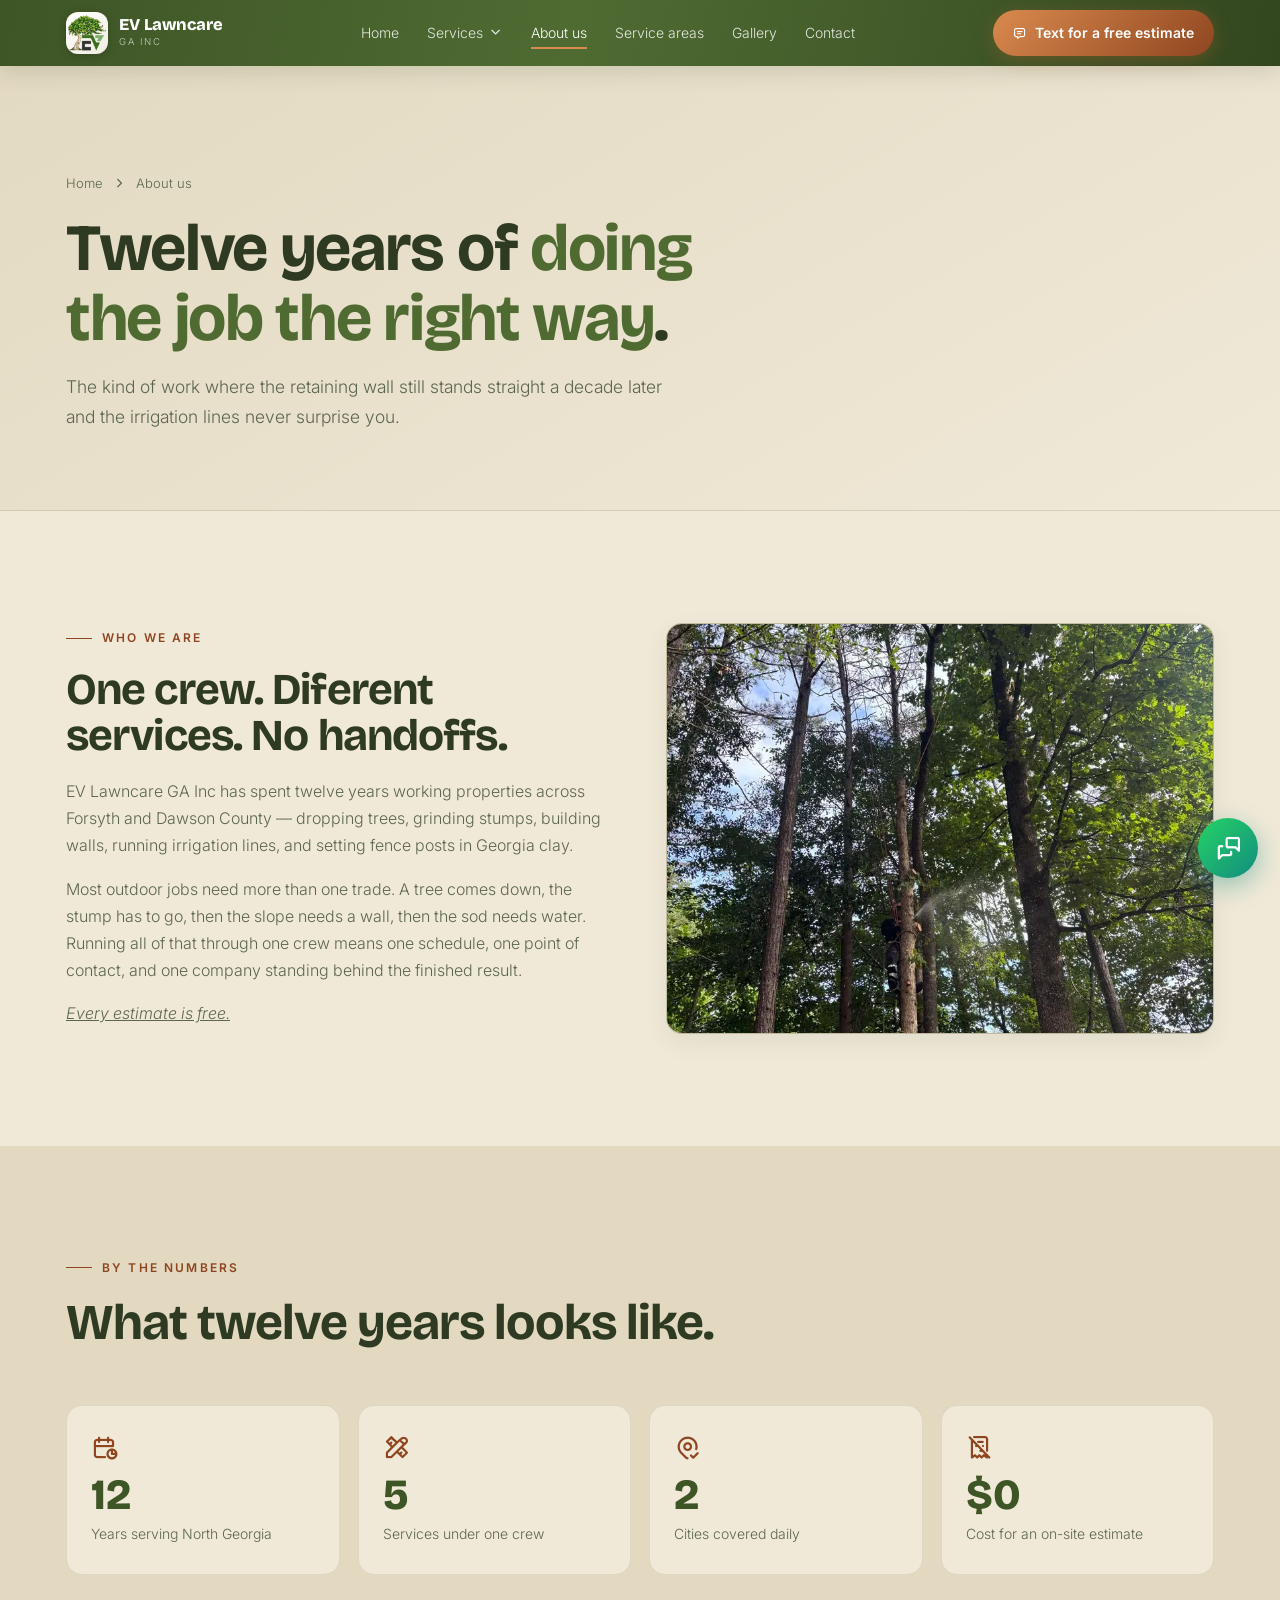
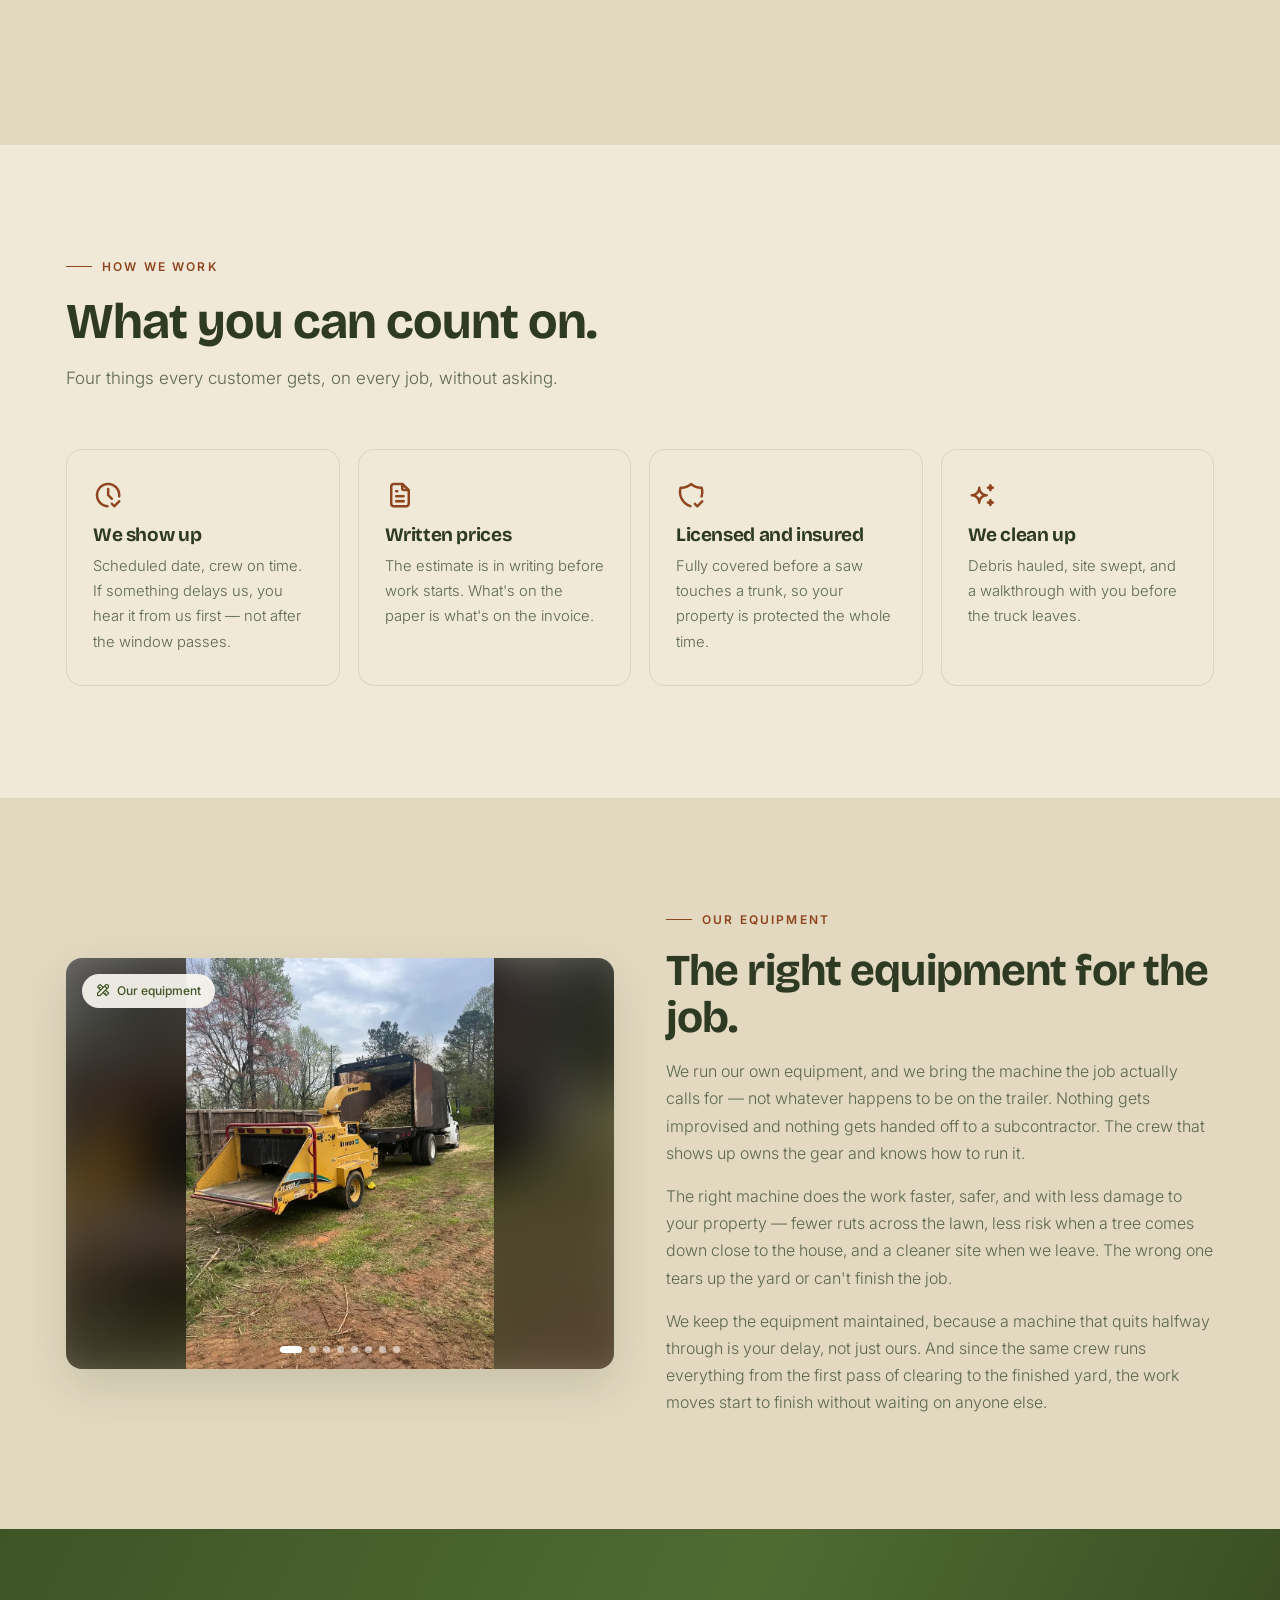
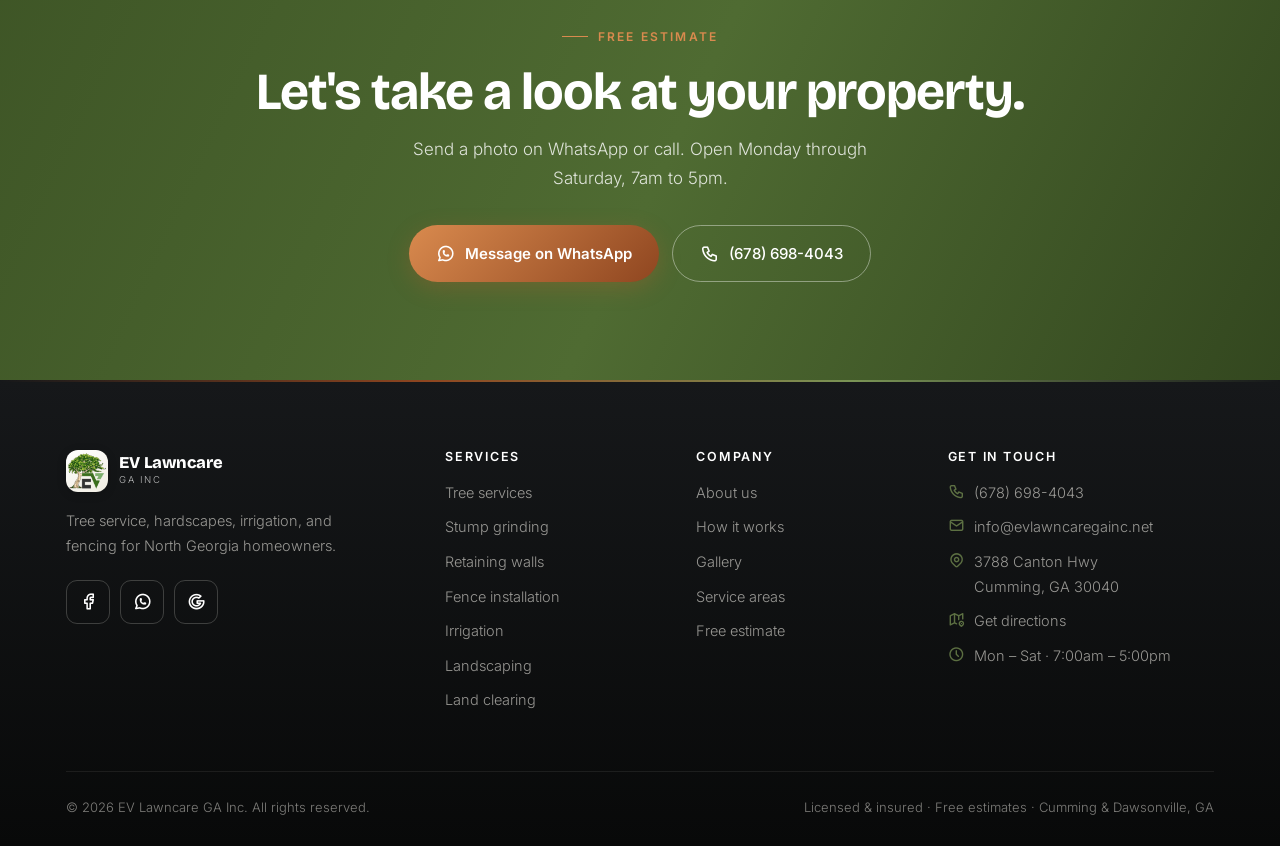
==== about.html @ 694657fe "Botones: header a SMS en todas las paginas; hero SMS diferenciado; More services desde lista unica A" ====
<!DOCTYPE html>
<html lang="en">
<head>
<meta charset="UTF-8">
<meta name="viewport" content="width=device-width, initial-scale=1.0">
<link rel="icon" type="image/png" sizes="32x32" href="assets/img/favicon-32.png">
<link rel="icon" type="image/png" sizes="16x16" href="assets/img/favicon-16.png">
<link rel="apple-touch-icon" href="assets/img/apple-touch-icon.png">
<title>About EV Lawncare GA Inc — 12 Years Serving Cumming &amp; Dawsonville</title>
<meta name="description" content="Twelve years of tree service, hardscapes, irrigation, and fencing across Forsyth and Dawson County, Georgia.">
<link rel="preconnect" href="https://fonts.googleapis.com">
<link rel="preconnect" href="https://fonts.gstatic.com" crossorigin>
<link href="https://fonts.googleapis.com/css2?family=Bricolage+Grotesque:opsz,wght@12..96,400;12..96,500;12..96,700;12..96,800&family=Inter:wght@300;400;500;600&display=swap" rel="stylesheet">
<link rel="stylesheet" href="assets/styles.css">
<!-- SEO -->
<link rel="canonical" href="https://evlawncaregainc.net/about.html">
<meta property="og:site_name" content="EV Lawncare GA Inc">
<meta property="og:type" content="website">
<meta property="og:title" content="About EV Lawncare GA Inc — 12 Years Serving Cumming &amp; Dawsonville">
<meta property="og:description" content="Twelve years of tree service, hardscapes, irrigation, and fencing across Forsyth and Dawson County, Georgia. Licensed, insured, one crew.">
<meta property="og:url" content="https://evlawncaregainc.net/about.html">
<meta property="og:image" content="https://evlawncaregainc.net/assets/img/og/og-about.jpg">
<meta property="og:image:width" content="1200">
<meta property="og:image:height" content="630">
<meta property="og:locale" content="en_US">
<meta name="twitter:card" content="summary_large_image">
<meta name="twitter:title" content="About EV Lawncare GA Inc — 12 Years Serving Cumming &amp; Dawsonville">
<meta name="twitter:description" content="Twelve years of tree service, hardscapes, irrigation, and fencing across Forsyth and Dawson County, Georgia. Licensed, insured, one crew.">
<meta name="twitter:image" content="https://evlawncaregainc.net/assets/img/og/og-about.jpg">
<script type="application/ld+json">
{
 "@context": "https://schema.org",
 "@graph": [
  {
   "@type": [
    "LocalBusiness",
    "HomeAndConstructionBusiness"
   ],
   "@id": "https://evlawncaregainc.net/#business",
   "name": "EV Lawncare GA Inc",
   "url": "https://evlawncaregainc.net/",
   "image": "https://evlawncaregainc.net/assets/img/og/og-about.jpg",
   "telephone": "+1-678-698-4043",
   "email": "info@evlawncaregainc.net",
   "address": {
    "@type": "PostalAddress",
    "streetAddress": "3788 Canton Hwy",
    "addressLocality": "Cumming",
    "addressRegion": "GA",
    "postalCode": "30040",
    "addressCountry": "US"
   },
   "areaServed": [
    {
     "@type": "City",
     "name": "Cumming, GA"
    },
    {
     "@type": "City",
     "name": "Dawsonville, GA"
    }
   ],
   "openingHoursSpecification": [
    {
     "@type": "OpeningHoursSpecification",
     "dayOfWeek": [
      "Monday",
      "Tuesday",
      "Wednesday",
      "Thursday",
      "Friday",
      "Saturday"
     ],
     "opens": "07:00",
     "closes": "17:00"
    }
   ],
   "sameAs": [
    "https://www.facebook.com/evlawncaregainc"
   ],
   "description": "Insured tree service, stump grinding, retaining walls, fence installation, and irrigation for homeowners in Cumming and Dawsonville, Georgia.",
   "hasOfferCatalog": {
    "@type": "OfferCatalog",
    "name": "Services",
    "itemListElement": [
     {
      "@type": "Offer",
      "itemOffered": {
       "@type": "Service",
       "name": "Tree services"
      }
     },
     {
      "@type": "Offer",
      "itemOffered": {
       "@type": "Service",
       "name": "Stump grinding"
      }
     },
     {
      "@type": "Offer",
      "itemOffered": {
       "@type": "Service",
       "name": "Retaining walls"
      }
     },
     {
      "@type": "Offer",
      "itemOffered": {
       "@type": "Service",
       "name": "Fence installation"
      }
     },
     {
      "@type": "Offer",
      "itemOffered": {
       "@type": "Service",
       "name": "Irrigation systems"
      }
     },
     {
      "@type": "Offer",
      "itemOffered": {
       "@type": "Service",
       "name": "Landscaping"
      }
     },
     {
      "@type": "Offer",
      "itemOffered": {
       "@type": "Service",
       "name": "Land clearing"
      }
     }
    ]
   }
  },
  {
   "@type": "BreadcrumbList",
   "itemListElement": [
    {
     "@type": "ListItem",
     "position": 1,
     "name": "Home",
     "item": "https://evlawncaregainc.net/"
    },
    {
     "@type": "ListItem",
     "position": 2,
     "name": "About us",
     "item": "https://evlawncaregainc.net/about.html"
    }
   ]
  }
 ]
}
</script>
</head>
<body>
<nav class="nav solid" id="nav">
  <div class="wrap nav-inner">
    <a href="index.html" class="brand">
      <div class="brand-mark"><img src="assets/img/logo-mark.png" alt="" width="128" height="128"></div>
      <div>
        <div class="brand-name notranslate" translate="no">EV Lawncare</div>
        <div class="brand-sub notranslate" translate="no">GA Inc</div>
      </div>
    </a>
    <div class="nav-links">
      <a href="index.html">Home</a>
      <div class="nav-drop" data-drop>
        <a href="services.html" class="nav-drop-toggle" aria-haspopup="true" aria-expanded="false">Services <i class="ti ti-chevron-down"></i></a>
        <div class="nav-drop-menu" role="menu">
          <a role="menuitem" href="services/tree-services.html"><i class="ti ti-tree"></i> Tree services</a>
          <a role="menuitem" href="services/stump-grinding.html"><i class="ti ti-stack-2"></i> Stump grinding</a>
          <a role="menuitem" href="services/retaining-walls.html"><i class="ti ti-wall"></i> Retaining walls</a>
          <a role="menuitem" href="services/fence-installation.html"><i class="ti ti-fence"></i> Fence installation</a>
          <a role="menuitem" href="services/irrigation-systems.html"><i class="ti ti-droplet"></i> Irrigation systems</a>
          <a role="menuitem" href="services/landscaping.html"><i class="ti ti-plant"></i> Landscaping</a>
          <a role="menuitem" href="services/land-clearing.html"><i class="ti ti-bulldozer"></i> Land clearing</a>
          <a href="services.html" class="nav-drop-all">See all services <i class="ti ti-arrow-right"></i></a>
        </div>
      </div>
      <a href="about.html" class="on">About us</a>
      <a href="index.html#areas">Service areas</a>
      <a href="gallery.html">Gallery</a>
      <a href="contact.html">Contact</a>
    </div>
    <a href="sms:6786984043" class="nav-cta"><i class="ti ti-message"></i> Text for a free estimate</a>
    <button class="nav-toggle" aria-label="Open menu" aria-expanded="false"><i class="ti ti-menu-2"></i></button>
  </div>
</nav>

<header class="pagehead">
  <div class="wrap">
    <div class="crumbs"><a href="index.html">Home</a> <i class="ti ti-chevron-right"></i> About us</div>
    <h1>Twelve years of <em>doing the job the right way</em>.</h1>
    <p>The kind of work where the retaining wall still stands straight a decade later and the irrigation lines never surprise you.</p>
  </div>
</header>

<main>
<section class="sec">
  <div class="wrap">
    <div class="split">
      <div class="reveal">
        <div class="eyebrow">Who we are</div>
        <h2 style="font-size:clamp(29px,3.9vw,44px);margin-bottom:18px">One crew. Diferent services. No handoffs.</h2>
        <p style="color:var(--ink-soft);margin-bottom:16px">EV Lawncare GA Inc has spent twelve years working properties across Forsyth and Dawson County — dropping trees, grinding stumps, building walls, running irrigation lines, and setting fence posts in Georgia clay.</p>
        <p style="color:var(--ink-soft);margin-bottom:16px">Most outdoor jobs need more than one trade. A tree comes down, the stump has to go, then the slope needs a wall, then the sod needs water. Running all of that through one crew means one schedule, one point of contact, and one company standing behind the finished result.</p>
        <p style="color:var(--ink-soft); font-style: italic; text-decoration: underline; ">Every estimate is free.</p>
      </div>
      <a class="gtile lbx reveal" href="assets/img/tree/tree-05.webp" style="aspect-ratio:4/3" data-caption="Our crew on a tree job · Cumming" aria-label="EV Lawncare crew working a tree removal in Cumming, GA — open larger">
        <img class="lazyimg" data-sm="assets/img/tree/tree-05-sm.webp" data-md="assets/img/tree/tree-05-md.webp" alt="EV Lawncare crew working a tree removal in Cumming, GA" decoding="async">
        <span class="gtile-tag">Our crew on the job · Cumming</span>
      </a>
    </div>
  </div>
</section>

<section class="sec sec-sand">
  <div class="wrap">
    <div class="sec-head reveal">
      <div class="eyebrow">By the numbers</div>
      <h2>What twelve years looks like.</h2>
    </div>
    <div class="stats reveal">
      <div class="stat"><i class="ti ti-calendar-stats"></i><div class="stat-num" data-count="12">0</div><div class="stat-label">Years serving North Georgia</div></div>
      <div class="stat"><i class="ti ti-tools"></i><div class="stat-num" data-count="5">0</div><div class="stat-label">Services under one crew</div></div>
      <div class="stat"><i class="ti ti-map-pin-check"></i><div class="stat-num" data-count="2">0</div><div class="stat-label">Cities covered daily</div></div>
      <div class="stat"><i class="ti ti-receipt-off"></i><div class="stat-num">$0</div><div class="stat-label">Cost for an on-site estimate</div></div>
    </div>
  </div>
</section>

<section class="sec">
  <div class="wrap">
    <div class="sec-head reveal">
      <div class="eyebrow">How we work</div>
      <h2>What you can count on.</h2>
      <p>Four things every customer gets, on every job, without asking.</p>
    </div>
    <div class="values">
      <div class="value reveal"><i class="ti ti-clock-check"></i><h3>We show up</h3><p>Scheduled date, crew on time. If something delays us, you hear it from us first — not after the window passes.</p></div>
      <div class="value reveal"><i class="ti ti-file-text"></i><h3>Written prices</h3><p>The estimate is in writing before work starts. What's on the paper is what's on the invoice.</p></div>
      <div class="value reveal"><i class="ti ti-shield-check"></i><h3>Licensed and insured</h3><p>Fully covered before a saw touches a trunk, so your property is protected the whole time.</p></div>
      <div class="value reveal"><i class="ti ti-sparkles"></i><h3>We clean up</h3><p>Debris hauled, site swept, and a walkthrough with you before the truck leaves.</p></div>
    </div>
  </div>
</section>

<section class="sec sec-sand">
  <div class="wrap">
    <div class="split">
      <div class="slider reveal" data-slider style="aspect-ratio:4/3">
        <a class="slide on lbx" href="assets/img/equipment/equipment-01.webp" data-caption="Our equipment · North Georgia" aria-label="Wood chipper and truck on a job site — open larger">
          <img class="slide-bg" alt="" aria-hidden="true" decoding="async">
          <img class="slide-img" data-md="assets/img/equipment/equipment-01-md.webp" data-sm="assets/img/equipment/equipment-01-sm.webp" decoding="async" alt="Wood chipper and truck on an EV Lawncare job site">
        </a>
        <a class="slide lbx" href="assets/img/equipment/equipment-02.webp" data-caption="Our equipment · North Georgia" aria-label="Dump truck and chipper loaded for haul-off — open larger">
          <img class="slide-bg" alt="" aria-hidden="true" decoding="async">
          <img class="slide-img" data-md="assets/img/equipment/equipment-02-md.webp" data-sm="assets/img/equipment/equipment-02-sm.webp" decoding="async" alt="Dump truck and chipper loaded for debris haul-off">
        </a>
        <a class="slide lbx" href="assets/img/equipment/equipment-03.webp" data-caption="Our equipment · North Georgia" aria-label="Compact track loader on a cleared lot — open larger">
          <img class="slide-bg" alt="" aria-hidden="true" decoding="async">
          <img class="slide-img" data-md="assets/img/equipment/equipment-03-md.webp" data-sm="assets/img/equipment/equipment-03-sm.webp" decoding="async" alt="Compact track loader working a cleared lot">
        </a>
        <a class="slide lbx" href="assets/img/equipment/equipment-04.webp" data-caption="Our equipment · North Georgia" aria-label="Mini excavator grading a building pad — open larger">
          <img class="slide-bg" alt="" aria-hidden="true" decoding="async">
          <img class="slide-img" data-md="assets/img/equipment/equipment-04-md.webp" data-sm="assets/img/equipment/equipment-04-sm.webp" decoding="async" alt="Mini excavator grading a building pad">
        </a>
        <a class="slide lbx" href="assets/img/equipment/equipment-05.webp" data-caption="Our equipment · North Georgia" aria-label="Track loader moving soil — open larger">
          <img class="slide-bg" alt="" aria-hidden="true" decoding="async">
          <img class="slide-img" data-md="assets/img/equipment/equipment-05-md.webp" data-sm="assets/img/equipment/equipment-05-sm.webp" decoding="async" alt="Track loader moving soil on a job site">
        </a>
        <a class="slide lbx" href="assets/img/equipment/equipment-06.webp" data-caption="Our equipment · North Georgia" aria-label="Mini excavator digging — open larger">
          <img class="slide-bg" alt="" aria-hidden="true" decoding="async">
          <img class="slide-img" data-md="assets/img/equipment/equipment-06-md.webp" data-sm="assets/img/equipment/equipment-06-sm.webp" decoding="async" alt="Mini excavator digging on a cleared lot">
        </a>
        <a class="slide lbx" href="assets/img/equipment/equipment-07.webp" data-caption="Our equipment · North Georgia" aria-label="Crew running the chipper on a clearing job — open larger">
          <img class="slide-bg" alt="" aria-hidden="true" decoding="async">
          <img class="slide-img" data-md="assets/img/equipment/equipment-07-md.webp" data-sm="assets/img/equipment/equipment-07-sm.webp" decoding="async" alt="Crew running the wood chipper on a clearing job">
        </a>
        <a class="slide lbx" href="assets/img/equipment/equipment-08.webp" data-caption="Our equipment · North Georgia" aria-label="Track loader trenching with grade lines set — open larger">
          <img class="slide-bg" alt="" aria-hidden="true" decoding="async">
          <img class="slide-img" data-md="assets/img/equipment/equipment-08-md.webp" data-sm="assets/img/equipment/equipment-08-sm.webp" decoding="async" alt="Track loader trenching with grade lines set">
        </a>
        <div class="slider-badge"><i class="ti ti-tools"></i> Our equipment</div>
        <div class="slider-dots"></div>
      </div>
      <div class="reveal">
        <div class="eyebrow">Our equipment</div>
        <h2 style="font-size:clamp(29px,3.9vw,44px);margin-bottom:17px">The right equipment for the job.</h2>
        <p style="color:var(--ink-soft);margin-bottom:16px">We run our own equipment, and we bring the machine the job actually calls for — not whatever happens to be on the trailer. Nothing gets improvised and nothing gets handed off to a subcontractor. The crew that shows up owns the gear and knows how to run it.</p>
        <p style="color:var(--ink-soft);margin-bottom:16px">The right machine does the work faster, safer, and with less damage to your property — fewer ruts across the lawn, less risk when a tree comes down close to the house, and a cleaner site when we leave. The wrong one tears up the yard or can't finish the job.</p>
        <p style="color:var(--ink-soft)">We keep the equipment maintained, because a machine that quits halfway through is your delay, not just ours. And since the same crew runs everything from the first pass of clearing to the finished yard, the work moves start to finish without waiting on anyone else.</p>
      </div>
    </div>
  </div>
</section>

<section class="cta-band">
  <div class="wrap reveal">
    <div class="eyebrow">Free estimate</div>
    <h2>Let's take a look at your property.</h2>
    <p>Send a photo on WhatsApp or call. Open Monday through Saturday, 7am to 5pm.</p>
    <div class="cta-actions">
      <a href="https://wa.me/16786984043" class="btn btn-clay"><i class="ti ti-brand-whatsapp"></i> Message on WhatsApp</a>
      <a href="tel:6786984043" class="btn btn-outline"><i class="ti ti-phone"></i> (678) 698-4043</a>
    </div>
  </div>
</section>

<!-- Botonera flotante de contacto (desplegable) -->
<div class="cdock" id="cdock">
  <div class="cdock-items">
    <a class="cdock-btn cd-wa" href="https://wa.me/16786984043" data-label="WhatsApp" aria-label="Message us on WhatsApp"><i class="ti ti-brand-whatsapp" aria-hidden="true"></i></a>
    <a class="cdock-btn cd-call" href="tel:6786984043" data-label="Call" aria-label="Call (678) 698-4043"><i class="ti ti-phone" aria-hidden="true"></i></a>
    <a class="cdock-btn cd-mail" href="mailto:info@evlawncaregainc.net" data-label="Email" aria-label="Email us"><i class="ti ti-mail" aria-hidden="true"></i></a>
    <a class="cdock-btn cd-fb" href="https://www.facebook.com/evlawncaregainc" target="_blank" rel="noopener noreferrer" data-label="Facebook" aria-label="Visit our Facebook page"><i class="ti ti-brand-facebook" aria-hidden="true"></i></a>
    <a class="cdock-btn cd-gg" href="https://www.google.com/maps/search/?api=1&amp;query=EV%20Lawncare%20GA%20Inc%20Cumming%20GA" target="_blank" rel="noopener noreferrer" data-label="Reviews" aria-label="EV Lawncare on Google"><i class="ti ti-brand-google" aria-hidden="true"></i></a>
    <a class="cdock-btn cd-dir" href="https://www.google.com/maps/dir/?api=1&amp;destination=3788+Canton+Hwy%2C+Cumming%2C+GA+30040" target="_blank" rel="noopener noreferrer" data-label="Directions" aria-label="Get directions"><i class="ti ti-map-2" aria-hidden="true"></i></a>
  </div>
  <button class="cdock-toggle" type="button" aria-expanded="false" aria-controls="cdock" aria-label="Open contact options"><i class="ti ti-messages cdock-i-open" aria-hidden="true"></i><i class="ti ti-x cdock-i-close" aria-hidden="true"></i></button>
</div>
</main>
<footer class="footer">
  <div class="wrap">
    <div class="foot-grid">
      <div class="foot-brand">
        <a href="index.html" class="brand">
          <div class="brand-mark"><img src="assets/img/logo-mark.png" alt="" width="128" height="128"></div>
          <div><div class="brand-name notranslate" translate="no">EV Lawncare</div><div class="brand-sub notranslate" translate="no">GA Inc</div></div>
        </a>
        <p>Tree service, hardscapes, irrigation, and fencing for North Georgia homeowners.</p>
        <div class="foot-social">
          <a href="https://www.facebook.com/evlawncaregainc" target="_blank" rel="noopener noreferrer" aria-label="Facebook"><i class="ti ti-brand-facebook"></i></a>
          <a href="https://wa.me/16786984043" aria-label="WhatsApp"><i class="ti ti-brand-whatsapp"></i></a>
          <a href="https://www.google.com/maps/search/?api=1&amp;query=EV%20Lawncare%20GA%20Inc%20Cumming%20GA" target="_blank" rel="noopener noreferrer" aria-label="EV Lawncare on Google"><i class="ti ti-brand-google"></i></a>
        </div>
      </div>
      <div class="foot-col">
        <h2>Services</h2>
        <ul>
          <li><a href="services/tree-services.html">Tree services</a></li>
          <li><a href="services/stump-grinding.html">Stump grinding</a></li>
          <li><a href="services/retaining-walls.html">Retaining walls</a></li>
          <li><a href="services/fence-installation.html">Fence installation</a></li>
          <li><a href="services/irrigation-systems.html">Irrigation</a></li>
          <li><a href="services/landscaping.html">Landscaping</a></li>
          <li><a href="services/land-clearing.html">Land clearing</a></li>
        </ul>
      </div>
      <div class="foot-col">
        <h2>Company</h2>
        <ul>
          <li><a href="about.html">About us</a></li>
          <li><a href="index.html#process">How it works</a></li>
          <li><a href="gallery.html">Gallery</a></li>
          <li><a href="index.html#areas">Service areas</a></li>
          <li><a href="contact.html">Free estimate</a></li>
        </ul>
      </div>
      <div class="foot-col">
        <h2>Get in touch</h2>
        <ul>
          <li><a href="tel:6786984043"><i class="ti ti-phone"></i> (678) 698-4043</a></li>
          <li><a href="mailto:info@evlawncaregainc.net"><i class="ti ti-mail"></i> info@evlawncaregainc.net</a></li>
          <li><span><i class="ti ti-map-pin"></i> 3788 Canton Hwy<br>Cumming, GA 30040</span></li>
          <li><a href="https://www.google.com/maps/dir/?api=1&amp;destination=3788+Canton+Hwy%2C+Cumming%2C+GA+30040" target="_blank" rel="noopener noreferrer"><i class="ti ti-map-2"></i> Get directions</a></li>
          <li><span><i class="ti ti-clock"></i> Mon – Sat · 7:00am – 5:00pm</span></li>
        </ul>
      </div>
    </div>
    <div class="foot-bottom">
      <span>© 2026 <span class="notranslate" translate="no">EV Lawncare GA Inc</span>. All rights reserved.</span>
      <span>Licensed &amp; insured · Free estimates · <span class="notranslate" translate="no">Cumming</span> &amp; <span class="notranslate" translate="no">Dawsonville</span>, GA</span>
    </div>
  </div>
</footer>
<script>
const io=new IntersectionObserver(es=>{es.forEach(e=>{if(e.isIntersecting){e.target.classList.add('in');io.unobserve(e.target)}})},{threshold:.12});
document.querySelectorAll('.reveal').forEach(el=>io.observe(el));
const co=new IntersectionObserver(es=>{es.forEach(e=>{if(!e.isIntersecting)return;const el=e.target,t=parseInt(el.dataset.count,10),dur=1100,t0=performance.now();const tick=x=>{const p=Math.min((x-t0)/dur,1);el.textContent=Math.round(t*(1-Math.pow(1-p,3)));if(p<1)requestAnimationFrame(tick)};requestAnimationFrame(tick);co.unobserve(el)})},{threshold:.5});
document.querySelectorAll('[data-count]').forEach(el=>co.observe(el));
</script>
<script>
/* Menú móvil: abre/cierra el desplegable al tocar la hamburguesa (.nav-toggle) */
(function(){
  var nav=document.getElementById('nav');
  var t=nav&&nav.querySelector('.nav-toggle');
  if(!t)return;
  t.addEventListener('click',function(){
    var open=nav.classList.toggle('open');
    t.setAttribute('aria-expanded',open?'true':'false');
  });
  var mq=matchMedia('(max-width:900px)');
  nav.querySelectorAll('[data-drop]').forEach(function(drop){
    var dt=drop.querySelector('.nav-drop-toggle');
    if(dt)dt.addEventListener('click',function(e){
      if(mq.matches){e.preventDefault();var o=drop.classList.toggle('open');dt.setAttribute('aria-expanded',o?'true':'false');}
    });
  });
  nav.querySelectorAll('.nav-links a').forEach(function(a){
    a.addEventListener('click',function(){
      if(a.classList.contains('nav-drop-toggle')&&mq.matches)return;
      nav.classList.remove('open');
    });
  });
  document.addEventListener('click',function(e){
    nav.querySelectorAll('[data-drop].open').forEach(function(drop){
      if(!drop.contains(e.target))drop.classList.remove('open');
    });
  });
})();

/* Botonera flotante de contacto: abrir/cerrar (accesible) */
(function(){
  var dock=document.getElementById('cdock');
  if(!dock)return;
  var toggle=dock.querySelector('.cdock-toggle');
  function setOpen(open){
    dock.classList.toggle('open',open);
    toggle.setAttribute('aria-expanded',open?'true':'false');
    toggle.setAttribute('aria-label',open?'Close contact options':'Open contact options');
  }
  toggle.addEventListener('click',function(e){e.stopPropagation();setOpen(!dock.classList.contains('open'));});
  document.addEventListener('click',function(e){if(!dock.contains(e.target))setOpen(false);});
  document.addEventListener('keydown',function(e){if(e.key==='Escape'&&dock.classList.contains('open')){setOpen(false);toggle.focus();}});
  dock.querySelectorAll('.cdock-btn').forEach(function(a){a.addEventListener('click',function(){setOpen(false);});});
})();
</script>
<script>
const IMG_KEY=matchMedia('(max-width: 768px)').matches?'sm':'md';
const RM=matchMedia('(prefers-reduced-motion: reduce)').matches;
document.querySelectorAll('[data-slider]').forEach((sl,idx)=>{
  const slides=[...sl.querySelectorAll('.slide')],dotsBox=sl.querySelector('.slider-dots');
  if(slides.length<2){if(dotsBox)dotsBox.remove();
    new IntersectionObserver(es=>{es.forEach(e=>{if(e.isIntersecting){const img=sl.querySelector('.slide-img');if(img&&img.dataset[IMG_KEY]){const bg=sl.querySelector('.slide-bg');const fill=()=>{if(bg&&!bg.src)bg.src=img.currentSrc||img.src};img.addEventListener('load',fill,{once:true});img.src=img.dataset[IMG_KEY];if(img.complete)fill()}}})},{rootMargin:'300px 0px'}).observe(sl);
    return}
  let cur=0,timer=null;
  function loadSlide(i){
    const s=slides[(i+slides.length)%slides.length],img=s.querySelector('.slide-img');
    if(!img||!img.dataset[IMG_KEY])return;
    const bg=s.querySelector('.slide-bg');
    const fill=()=>{if(bg&&!bg.src)bg.src=img.currentSrc||img.src};
    img.addEventListener('load',fill,{once:true});
    img.src=img.dataset[IMG_KEY];
    delete img.dataset.sm;delete img.dataset.md;
    if(img.complete)fill();
  }
  slides.forEach((_,i)=>{
    const d=document.createElement('div');
    d.className='dot'+(i===0?' on':'');
    d.addEventListener('click',()=>{go(i);restart()});
    dotsBox.appendChild(d);
  });
  const dots=[...dotsBox.children];
  function go(i){
    slides[cur].classList.remove('on');dots[cur].classList.remove('on');
    cur=(i+slides.length)%slides.length;
    slides[cur].classList.add('on');dots[cur].classList.add('on');
    loadSlide(cur);loadSlide(cur+1);loadSlide(cur-1);
  }
  const start=()=>{if(RM)return;if(!timer)timer=setInterval(()=>go(cur+1),3600+idx*220)};
  const stop=()=>{clearInterval(timer);timer=null};
  const restart=()=>{stop();start()};
  let booted=false;
  new IntersectionObserver(es=>{
    es.forEach(e=>{
      if(e.isIntersecting){
        if(!booted){booted=true;loadSlide(0);loadSlide(1)}
        start();
      }else{
        stop();
      }
    });
  },{rootMargin:'300px 0px'}).observe(sl);
  [['prev','chevron-left',-1,'Previous photo'],['next','chevron-right',1,'Next photo']].forEach(([cls,icon,step,label])=>{
    const b=document.createElement('button');
    b.type='button';b.className='slider-arrow '+cls;b.setAttribute('aria-label',label);
    b.innerHTML='<i class="ti ti-'+icon+'"></i>';
    b.addEventListener('click',()=>{go(cur+step);restart()});
    sl.appendChild(b);
  });
  sl.addEventListener('mouseenter',stop);
  sl.addEventListener('mouseleave',start);
  let x0=null;
  sl.addEventListener('touchstart',e=>{x0=e.touches[0].clientX;stop()},{passive:true});
  sl.addEventListener('touchend',e=>{
    if(x0===null)return;
    const dx=e.changedTouches[0].clientX-x0;
    if(Math.abs(dx)>40)go(dx<0?cur+1:cur-1);
    x0=null;start();
  },{passive:true});
});
</script>
<script src="assets/lightbox.js" defer></script>
</body>
</html>
---- assets/styles.css ----
:root{
  --cream:#F0E9D8;
  --sand:#E2D9C0;
  --sand-deep:#D2C6A6;
  --ink:#2E3A22;
  --ink-soft:#5C6650;      /* oscurecido para contraste AA (>=4.5:1) sobre cream/sand */
  --olive-700:#3E5526;
  --olive-600:#4F6B32;
  --olive-400:#7A9455;
  --clay:#8F4620;          /* oscurecido para contraste AA en texto pequeño (era #B5602F) */
  --clay-light:#D98A4E;
  --radius:16px;
  --maxw:1200px;
}
*{margin:0;padding:0;box-sizing:border-box}
html{scroll-behavior:smooth}
body{
  background:var(--cream);color:var(--ink);
  font-family:'Inter',system-ui,sans-serif;font-weight:300;line-height:1.7;
  -webkit-font-smoothing:antialiased;overflow-x:hidden;
}
h1,h2,h3{font-family:'Bricolage Grotesque',system-ui,sans-serif;font-weight:700;line-height:1.06;letter-spacing:-0.02em;color:var(--ink)}
a{color:inherit;text-decoration:none}
.wrap{max-width:var(--maxw);margin:0 auto;padding:0 26px}
.eyebrow{
  font-family:'Inter',system-ui,sans-serif;
  font-size:12px;letter-spacing:0.18em;text-transform:uppercase;
  color:var(--clay);font-weight:600;display:flex;align-items:center;gap:10px;margin-bottom:18px;
}
h2.eyebrow{line-height:1.4}
.eyebrow::before{content:"";width:26px;height:1px;background:var(--clay)}

/* NAV */
.nav{
  position:fixed;top:0;left:0;right:0;z-index:100;padding:16px 0;
  background:linear-gradient(180deg, rgba(30,40,20,0.78) 0%, rgba(30,40,20,0.28) 70%, rgba(30,40,20,0) 100%);
  transition:background .4s ease,padding .4s ease,box-shadow .4s ease;
}
.nav.solid{
  background:linear-gradient(100deg, var(--olive-700) 0%, var(--olive-600) 45%, #33471F 100%);
  padding:10px 0;box-shadow:0 4px 24px rgba(46,58,34,0.16);
}
.nav-inner{display:flex;align-items:center;justify-content:space-between;gap:22px}
.brand{display:flex;align-items:center;gap:11px}
.brand-mark{
  width:42px;height:42px;border-radius:12px;flex-shrink:0;
  background:linear-gradient(145deg,#FFFFFF,#F0EDE2);
  display:flex;align-items:center;justify-content:center;
  box-shadow:0 2px 10px rgba(0,0,0,.18);
}
.brand-mark i{font-size:23px;color:var(--olive-600)}
.brand-mark img{width:100%;height:100%;object-fit:contain;padding:2px;display:block}
.brand-name{font-family:'Bricolage Grotesque',sans-serif;font-weight:800;font-size:16.5px;color:#fff;line-height:1.1}
.brand-sub{font-size:9.5px;letter-spacing:0.18em;text-transform:uppercase;color:rgba(255,255,255,.7)}
.nav-links{display:flex;gap:28px}
.nav-links a{font-size:14px;color:rgba(255,255,255,.85);position:relative;padding:4px 0;transition:color .25s}
.nav-links a::after{content:"";position:absolute;left:0;bottom:0;height:1.5px;width:0;background:var(--clay-light);transition:width .3s}
.nav-links a:hover{color:#fff}
.nav-links a:hover::after{width:100%}
.nav-cta{
  display:inline-flex;align-items:center;gap:8px;font-size:14px;font-weight:600;color:#fff;
  background:linear-gradient(135deg,var(--clay-light),var(--clay));
  padding:11px 20px;border-radius:100px;transition:transform .25s,box-shadow .25s;
  box-shadow:0 4px 18px rgba(181,96,47,.34);
}
.nav-cta:hover{transform:translateY(-2px);box-shadow:0 8px 26px rgba(181,96,47,.5)}
.nav-toggle{display:none;width:44px;height:44px;background:none;border:none;color:#fff;font-size:26px;cursor:pointer;margin-right:-8px;align-items:center;justify-content:center}

/* VIDEO HERO */
.intro{position:relative;min-height:100vh;display:flex;align-items:center;overflow:hidden;background:#1E2A14}
.intro-media{
  position:absolute;inset:0;
  background:url('img/hero-poster.webp') center/cover no-repeat, linear-gradient(160deg,#2C3D1B 0%,#141C0C 100%);
}
.intro-media video{position:absolute;inset:0;width:100%;height:100%;object-fit:cover}
@media(max-width:767px){
  /* En celular: poster vertical + video vertical 9:16 (se carga por JS). El recorte
     tiene la máquina abajo: capa fuerte arriba (texto) y despejada abajo (se ve la máquina). */
  .intro-media{background-image:url('img/hero-poster-sm.webp')}
  .intro-inner{padding:104px 0 118px}
  .intro-vig{background:
    linear-gradient(180deg, rgba(16,22,10,.85) 0%, rgba(16,22,10,.84) 52%, rgba(16,22,10,.5) 66%, rgba(16,22,10,.3) 82%, rgba(16,22,10,.52) 100%),
    linear-gradient(90deg, rgba(16,22,10,.1) 0%, transparent 100%);
  }
}
@media(prefers-reduced-motion:reduce){.intro-media video{display:none}}
.intro-vig{
  position:absolute;inset:0;
  /* Capa reducida para el video de la máquina (bosque, más oscuro que el cielo).
     El texto blanco se lee sobre el tercio izquierdo (>=4.5:1) sin apagar el video. */
  background:
    linear-gradient(100deg, rgba(16,22,10,.88) 0%, rgba(16,22,10,.85) 64%, rgba(16,22,10,.34) 78%, rgba(16,22,10,.15) 100%),
    linear-gradient(180deg, rgba(16,22,10,.5) 0%, transparent 30%, transparent 74%, rgba(240,233,216,.2) 93%, var(--cream) 100%);
}
/* Sombra de texto como refuerzo de legibilidad sobre el video (cualquier frame) */
.intro-inner h1,.intro-lead{text-shadow:0 2px 18px rgba(0,0,0,.55)}
.intro-inner{position:relative;z-index:3;padding:150px 0 132px}
.intro-inner .eyebrow{color:var(--clay-light)}
.intro-inner .eyebrow::before{background:var(--clay-light)}
.intro-inner h1{font-size:clamp(40px,6vw,74px);color:#fff;max-width:12ch;margin-bottom:24px}
.intro-inner h1 em{font-style:normal;color:#A9C97C}
.intro-lead{font-size:clamp(16px,1.9vw,19.5px);color:rgba(250,247,240,.9);max-width:470px;margin-bottom:34px}
.intro-inner .trust-item{color:rgba(250,247,240,.82)}
.intro-inner .trust-item i{color:#A9C97C}
.intro-inner .btn-outline{border-color:rgba(255,255,255,.42);color:#fff;backdrop-filter:blur(6px)}
.intro-inner .btn-outline:hover{background:rgba(255,255,255,.13)}
.scroll-cue{
  position:absolute;bottom:44px;left:50%;transform:translateX(-50%);z-index:3;
  display:flex;flex-direction:column;align-items:center;gap:7px;
  font-size:11px;letter-spacing:.2em;text-transform:uppercase;color:rgba(255,255,255,.72);
}
.scroll-cue i{font-size:22px;animation:bob 2s ease-in-out infinite}
@keyframes bob{0%,100%{transform:translateY(0);opacity:.5}50%{transform:translateY(7px);opacity:1}}

/* BANDA DE VIDEO (services.html) — arborista sobre cielo claro, capa fuerte */
.vband{position:relative;min-height:60vh;display:flex;align-items:center;overflow:hidden;background:#1E2A14}
.vband-media{position:absolute;inset:0;background:url('img/services-poster.webp') center/cover no-repeat}
.vband-media video{position:absolute;inset:0;width:100%;height:100%;object-fit:cover}
.vband-vig{position:absolute;inset:0;background:
  linear-gradient(90deg, rgba(16,22,10,.88) 0%, rgba(16,22,10,.82) 62%, rgba(16,22,10,.5) 100%),
  linear-gradient(180deg, rgba(16,22,10,.34), rgba(16,22,10,.14))}
.vband-inner{position:relative;z-index:3;max-width:560px;color:#fff;padding:64px 0}
.vband-inner h2,.vband-inner p{text-shadow:0 2px 14px rgba(0,0,0,.5)}
.vband-inner .eyebrow{color:var(--clay-light)}
.vband-inner .eyebrow::before{background:var(--clay-light)}
.vband-inner h2{color:#fff;font-size:clamp(28px,4vw,46px);margin-bottom:14px}
.vband-inner p{color:rgba(250,247,240,.92);font-size:17px;max-width:520px}
@media(max-width:767px){.vband-media{background-image:url('img/services-poster-sm.webp')}.vband-media video{display:none}}
@media(prefers-reduced-motion:reduce){.vband-media video{display:none}}

/* SECTIONS */
.sec{padding:112px 0}
.sec-sand{background:var(--sand)}
.sec-head{max-width:720px;margin-bottom:56px}
.sec-head h2{font-size:clamp(31px,4.3vw,50px);margin-bottom:16px}
.sec-head p{color:var(--ink-soft);font-size:17px}

/* SHARED HERO BITS */
.hero-actions{display:flex;gap:13px;flex-wrap:wrap;margin-bottom:46px}
.btn{display:inline-flex;align-items:center;gap:10px;padding:15px 27px;border-radius:100px;font-size:15px;font-weight:500;transition:transform .25s,box-shadow .25s,background .25s}
.btn i{font-size:19px}
.btn-primary{background:linear-gradient(135deg,var(--olive-600),var(--olive-700));color:#fff;font-weight:600;box-shadow:0 6px 22px rgba(79,107,50,.3)}
.btn-primary:hover{transform:translateY(-3px);box-shadow:0 12px 32px rgba(79,107,50,.44)}
.btn-clay{background:linear-gradient(135deg,var(--clay-light),var(--clay));color:#fff;font-weight:600;box-shadow:0 6px 22px rgba(181,96,47,.3)}
.btn-clay:hover{transform:translateY(-3px);box-shadow:0 12px 32px rgba(181,96,47,.46)}
.btn-outline{border:1.5px solid rgba(46,58,34,.24);color:var(--ink)}
.btn-outline:hover{background:rgba(46,58,34,.06);transform:translateY(-3px)}
.trust-row{display:flex;gap:30px;flex-wrap:wrap}
.trust-item{display:flex;align-items:center;gap:9px;font-size:14.5px;color:var(--ink-soft)}
.trust-item i{font-size:20px;color:var(--olive-600)}

/* STATS */
.stats{display:grid;grid-template-columns:repeat(auto-fit,minmax(200px,1fr));gap:18px;margin-bottom:58px}
.stat{background:var(--cream);border:1px solid rgba(46,58,34,.1);border-radius:var(--radius);padding:28px 24px;transition:transform .3s,border-color .3s,box-shadow .3s}
.stat:hover{transform:translateY(-4px);border-color:var(--clay);box-shadow:0 10px 30px rgba(46,58,34,.09)}
.stat i{font-size:27px;color:var(--clay);margin-bottom:13px;display:block}
.stat-num{font-family:'Bricolage Grotesque',sans-serif;font-size:43px;font-weight:800;line-height:1;margin-bottom:5px;color:var(--olive-700)}
.stat-label{font-size:14px;color:var(--ink-soft)}
.pay-row{display:flex;gap:12px;flex-wrap:wrap}
.pay-chip{display:inline-flex;align-items:center;gap:9px;border:1px solid rgba(46,58,34,.16);border-radius:100px;padding:10px 18px;font-size:14px;color:var(--ink-soft);transition:border-color .25s,color .25s,background .25s}
.pay-chip:hover{border-color:var(--clay);color:var(--ink);background:var(--cream)}
.pay-chip i{font-size:18px;color:var(--olive-600)}

/* SERVICE ROWS */
.svc-row{display:grid;grid-template-columns:1fr 1fr;gap:56px;align-items:center;padding:70px 0;border-top:1px solid rgba(46,58,34,.1)}
.svc-row:first-of-type{border-top:none;padding-top:20px}
.svc-row:nth-child(even) .svc-copy{order:2}
.svc-row:nth-child(even) .slider{order:1}
.svc-tag{display:inline-flex;align-items:center;gap:8px;font-size:12px;letter-spacing:.14em;text-transform:uppercase;color:var(--clay);font-weight:500;margin-bottom:14px}
.svc-copy h3{font-size:clamp(27px,3.4vw,38px);margin-bottom:14px}
.svc-copy > p{color:var(--ink-soft);font-size:16px;margin-bottom:22px}
.svc-points{list-style:none;margin-bottom:26px}
.svc-points li{display:flex;gap:11px;align-items:flex-start;font-size:15px;margin-bottom:11px;color:var(--ink)}
.svc-points i{font-size:19px;color:var(--olive-600);flex-shrink:0;margin-top:3px}
.svc-icon-big{
  width:62px;height:62px;border-radius:18px;margin-bottom:20px;
  background:linear-gradient(145deg,var(--olive-600),var(--olive-700));
  display:flex;align-items:center;justify-content:center;
  box-shadow:0 8px 22px rgba(79,107,50,.26);
}
.svc-icon-big i{font-size:30px;color:#fff}

/* SLIDER */
.slider{position:relative;aspect-ratio:4/3;border-radius:var(--radius);overflow:hidden;background:var(--sand-deep);box-shadow:0 18px 46px rgba(46,58,34,.14)}
.slide{position:absolute;inset:0;opacity:0;transition:opacity .9s ease;display:flex;flex-direction:column;align-items:center;justify-content:center;gap:8px}
.slide.on{opacity:1}
.slide i{font-size:38px;color:rgba(46,58,34,.24)}
.slide span{font-size:11.5px;letter-spacing:.16em;text-transform:uppercase;color:rgba(46,58,34,.4)}
.slide:nth-child(1){background:linear-gradient(150deg,#D9D2BC,#C7C0A6)}
.slide:nth-child(2){background:linear-gradient(150deg,#CBD4BA,#AEBB9A)}
.slide:nth-child(3){background:linear-gradient(150deg,#E0D3C0,#CBB9A2)}
.slider-dots{position:absolute;bottom:16px;left:50%;transform:translateX(-50%);display:flex;gap:7px;z-index:2}
.dot{width:7px;height:7px;border-radius:50%;background:rgba(255,255,255,.55);transition:width .3s,background .3s}
.dot.on{width:22px;border-radius:4px;background:#fff}
.slider-badge{position:absolute;top:16px;left:16px;z-index:2;background:rgba(250,247,240,.92);color:var(--olive-700);font-size:12px;font-weight:500;padding:7px 14px;border-radius:100px;display:flex;align-items:center;gap:6px}
.slider-badge i{font-size:15px}
/* Foto completa (contain) sobre la misma foto ampliada y difuminada de fondo */
.slide-bg{position:absolute;inset:0;width:100%;height:100%;object-fit:cover;filter:blur(24px) brightness(.55);transform:scale(1.15)}
.slide-img{position:absolute;inset:0;width:100%;height:100%;object-fit:contain;z-index:1}
.slider-arrow{
  position:absolute;top:50%;transform:translateY(-50%);z-index:4;
  width:42px;height:42px;border-radius:50%;border:none;cursor:pointer;
  background:rgba(250,247,240,.9);color:var(--olive-700);
  display:flex;align-items:center;justify-content:center;
  opacity:0;transition:opacity .3s,background .25s;
}
.slider-arrow i{font-size:22px}
.slider:hover .slider-arrow,.slider-arrow:focus-visible{opacity:1}
.slider-arrow:hover{background:#fff}
.slider-arrow.prev{left:14px}
.slider-arrow.next{right:14px}
@media(hover:none){.slider-arrow{opacity:.85}}
.dot{cursor:pointer}

/* PROCESS */
.proc{display:grid;grid-template-columns:repeat(auto-fit,minmax(230px,1fr));gap:0}
.step{padding-right:26px}
.step-top{display:flex;align-items:center;gap:15px;margin-bottom:19px}
.step-dot{width:52px;height:52px;border-radius:50%;flex-shrink:0;background:var(--cream);border:1.5px solid var(--clay);display:flex;align-items:center;justify-content:center}
.step-dot i{font-size:23px;color:var(--clay)}
.step-line{flex:1;height:1px;background:linear-gradient(90deg,var(--clay),rgba(181,96,47,.06))}
.step:last-child .step-line{display:none}
.step-n{font-size:12px;letter-spacing:.18em;color:var(--olive-600);margin-bottom:8px;font-weight:500}
.step h3{font-size:19px;margin-bottom:9px}
.step p{font-size:14.5px;color:var(--ink-soft);padding-right:12px}

/* REVIEWS */
.rev-grid{display:grid;grid-template-columns:repeat(auto-fit,minmax(300px,1fr));gap:18px}
.rev{background:var(--cream);border:1px solid rgba(46,58,34,.1);border-radius:var(--radius);padding:28px 26px}
.rev-stars{color:var(--clay);font-size:16px;margin-bottom:13px;letter-spacing:2px}
.rev p{font-size:15.5px;margin-bottom:20px;color:var(--ink)}
.rev-who{display:flex;align-items:center;gap:12px}
.rev-av{width:40px;height:40px;border-radius:50%;background:linear-gradient(145deg,var(--olive-400),var(--olive-600));display:flex;align-items:center;justify-content:center;font-weight:600;font-size:14px;color:#fff}
.rev-name{font-size:14px;font-weight:500}
.rev-src{font-size:12px;color:var(--ink-soft);display:flex;align-items:center;gap:5px}
.rev-src i{font-size:14px}

/* AREAS */
.area-grid{display:grid;grid-template-columns:1.05fr 1fr;gap:46px;align-items:center}
.area-map{aspect-ratio:4/3;border-radius:var(--radius);overflow:hidden;background:linear-gradient(150deg,var(--sand-deep),#D5CCB4);display:flex;align-items:center;justify-content:center;border:1px solid rgba(46,58,34,.14);box-shadow:0 12px 34px rgba(46,58,34,.10)}
.area-map i{font-size:44px;color:rgba(46,58,34,.26)}
.area-map iframe{width:100%;height:100%;border:0;display:block}
.area-list{list-style:none}
.area-list li{display:flex;align-items:center;gap:13px;padding:17px 0;border-bottom:1px solid rgba(46,58,34,.1);font-size:17px}
.area-list i{font-size:21px;color:var(--clay)}

/* CTA */
.cta-band{background:linear-gradient(115deg,var(--olive-700) 0%,var(--olive-600) 52%,#33471F 100%);text-align:center;padding:98px 0;color:#fff;position:relative;overflow:hidden}
.cta-band h2,.cta-band p{color:#fff}
.cta-band .eyebrow{color:var(--clay-light);justify-content:center}
.cta-band .eyebrow::before{background:var(--clay-light)}
.cta-band h2{font-size:clamp(31px,4.5vw,52px);margin-bottom:15px}
.cta-band p{opacity:.82;font-size:17px;margin:0 auto 32px;max-width:530px}
.cta-actions{display:flex;gap:13px;justify-content:center;flex-wrap:wrap}
.cta-band .btn-outline{border-color:rgba(255,255,255,.4);color:#fff}
.cta-band .btn-outline:hover{background:rgba(255,255,255,.12)}

/* FOOTER */
.footer{background:linear-gradient(180deg,#16181A 0%,#080909 100%);color:rgba(250,247,240,.8);padding:70px 0 28px;position:relative}
.footer::before{content:"";position:absolute;top:0;left:0;right:0;height:2px;background:linear-gradient(90deg,transparent,var(--clay),var(--olive-400),transparent)}
.foot-grid{display:grid;grid-template-columns:1.6fr 1fr 1fr 1.25fr;gap:38px;margin-bottom:48px}
.foot-brand p{font-size:14.5px;margin:17px 0 21px;max-width:290px;opacity:.72}
.foot-social{display:flex;gap:10px}
.foot-social a{width:44px;height:44px;border-radius:11px;border:1px solid rgba(250,247,240,.2);display:flex;align-items:center;justify-content:center;transition:background .25s,border-color .25s,transform .25s}
.foot-social a:hover{background:rgba(181,96,47,.25);border-color:var(--clay);transform:translateY(-3px)}
.foot-social i{font-size:19px;color:#fff}
.foot-col h2{font-size:12.5px;letter-spacing:.14em;text-transform:uppercase;color:#fff;margin-bottom:17px;font-family:'Inter',sans-serif;font-weight:600}
.foot-col ul{list-style:none}
.foot-col li{margin-bottom:10px}
.foot-col a,.foot-col span{font-size:14.5px;opacity:.72;transition:opacity .2s,color .2s;display:flex;gap:9px;align-items:flex-start}
.foot-col a:hover{opacity:1;color:var(--clay-light)}
.foot-col i{font-size:17px;color:var(--olive-400);margin-top:2px;flex-shrink:0}
.foot-bottom{border-top:1px solid rgba(250,247,240,.13);padding-top:24px;display:flex;justify-content:space-between;gap:14px;flex-wrap:wrap;font-size:13px;opacity:.6}

/* CONTACT DOCK (botonera flotante desplegable) */
.cdock{position:fixed;right:22px;bottom:22px;z-index:90;display:flex;flex-direction:column;align-items:flex-end;gap:14px}
.cdock-items{display:flex;flex-direction:column;align-items:flex-end;gap:14px}
.cdock-btn{position:relative;display:flex;align-items:center;justify-content:center;width:52px;height:52px;border-radius:50%;color:#fff;box-shadow:0 6px 18px rgba(46,58,34,.3);
  opacity:0;visibility:hidden;transform:translateY(16px) scale(.5);pointer-events:none;
  transition:opacity .26s ease,transform .34s cubic-bezier(.2,.9,.3,1.25),visibility 0s linear .34s}
.cdock-btn i{font-size:24px}
.cdock-btn::after{content:attr(data-label);position:absolute;right:calc(100% + 13px);white-space:nowrap;
  background:var(--ink);color:#fff;font-size:13px;font-weight:600;letter-spacing:.1px;padding:7px 12px;border-radius:9px;
  opacity:0;transform:translateX(8px);transition:opacity .2s,transform .2s;pointer-events:none;box-shadow:0 5px 16px rgba(46,58,34,.28)}
.cdock-btn::before{content:"";position:absolute;right:calc(100% + 5px);top:50%;width:0;height:0;margin-top:-6px;
  border:6px solid transparent;border-left-color:var(--ink);opacity:0;transition:opacity .2s}
/* Colores por plataforma */
.cd-wa{background:linear-gradient(135deg,#25D366,#128C7E)}
.cd-call{background:linear-gradient(135deg,var(--olive-600),var(--olive-700))}
.cd-mail{background:linear-gradient(135deg,var(--clay-light),var(--clay))}
.cd-fb{background:linear-gradient(135deg,#1877F2,#0E5FCB)}
.cd-gg{background:linear-gradient(135deg,#4285F4,#2A67D4)}
.cd-dir{background:linear-gradient(135deg,#EA4335,#C5221F)}
.cdock-btn:hover{filter:brightness(1.08)}
/* Botón toggle */
.cdock-toggle{position:relative;width:60px;height:60px;border-radius:50%;border:none;cursor:pointer;
  background:linear-gradient(135deg,#25D366,#128C7E);color:#fff;box-shadow:0 8px 26px rgba(18,140,126,.42);
  transition:transform .3s,box-shadow .3s}
.cdock-toggle:hover{transform:scale(1.06);box-shadow:0 12px 34px rgba(18,140,126,.55)}
.cdock-toggle i{position:absolute;inset:0;display:flex;align-items:center;justify-content:center;font-size:27px;transition:opacity .25s,transform .35s}
.cdock-i-close{opacity:0;transform:rotate(-90deg)}
.cdock.open .cdock-i-open{opacity:0;transform:rotate(90deg)}
.cdock.open .cdock-i-close{opacity:1;transform:rotate(0)}
/* Abierto: revela los botones (con escalonado) */
.cdock.open .cdock-btn{opacity:1;visibility:visible;transform:none;pointer-events:auto;transition:opacity .26s ease,transform .34s cubic-bezier(.2,.9,.3,1.25)}
.cdock.open .cdock-btn::after,.cdock.open .cdock-btn::before{opacity:1;transform:none}
.cdock.open .cdock-btn:nth-child(6){transition-delay:.02s}
.cdock.open .cdock-btn:nth-child(5){transition-delay:.05s}
.cdock.open .cdock-btn:nth-child(4){transition-delay:.08s}
.cdock.open .cdock-btn:nth-child(3){transition-delay:.11s}
.cdock.open .cdock-btn:nth-child(2){transition-delay:.14s}
.cdock.open .cdock-btn:nth-child(1){transition-delay:.17s}
:focus-visible.cdock-toggle,.cdock-btn:focus-visible{outline:3px solid #fff;outline-offset:2px;box-shadow:0 0 0 5px rgba(46,58,34,.45)}
@media(prefers-reduced-motion:reduce){
  .cdock-btn,.cdock.open .cdock-btn,.cdock-toggle,.cdock-toggle i,.cdock-btn::after{transition:opacity .2s ease,visibility 0s !important;transition-delay:0s !important}
  .cdock-btn{transform:none}
  .cdock.open .cdock-i-open,.cdock-i-close{transform:none}
}

.reveal{opacity:0;transform:translateY(26px);transition:opacity .7s cubic-bezier(.2,.7,.3,1),transform .7s cubic-bezier(.2,.7,.3,1)}
.reveal.in{opacity:1;transform:none}

@media(max-width:900px){
  .svc-row{grid-template-columns:1fr;gap:30px;padding:52px 0}
  .svc-row:nth-child(even) .svc-copy{order:0}
  .svc-row:nth-child(even) .slider{order:0}
  .area-grid{grid-template-columns:1fr}
  .foot-grid{grid-template-columns:1fr 1fr;gap:32px}
  .nav-links{display:none}
  .nav-toggle{display:flex}
  /* Menú desplegable móvil: se muestra al tocar la hamburguesa (.nav.open) */
  .nav.open .nav-links{
    display:flex;flex-direction:column;gap:0;
    position:absolute;top:100%;left:0;right:0;
    background:linear-gradient(100deg, var(--olive-700) 0%, var(--olive-600) 55%, #33471F 100%);
    padding:6px 26px 16px;box-shadow:0 14px 30px rgba(46,58,34,.28);
  }
  .nav.open .nav-links a{padding:14px 2px;font-size:15.5px;border-bottom:1px solid rgba(255,255,255,.1)}
  .nav.open .nav-links a:last-child{border-bottom:none}
  .nav.open .nav-links a::after{display:none}
  .step{padding-right:0;margin-bottom:32px}
  .step-line{display:none}
}
@media(max-width:600px){
  .sec{padding:74px 0}
  .intro-inner{padding:120px 0 110px}
  .foot-grid{grid-template-columns:1fr}
  .cdock{right:16px;bottom:16px;gap:12px}
  .cdock-items{gap:12px}
  .cdock-toggle{width:56px;height:56px}
  .cdock-btn{width:48px;height:48px}
  .cdock-btn i{font-size:22px}
  .intro-badge{bottom:104px;font-size:12.5px;padding:10px 18px}
  /* Áreas táctiles más grandes en móvil (mín. ~44px de alto) */
  .foot-col li{margin-bottom:2px}
  .foot-col li a,.foot-col li span{padding:11px 0}
  .crumbs{flex-wrap:wrap;row-gap:4px}
  .crumbs a{padding:8px 0}
}
@media(prefers-reduced-motion:reduce){*{animation:none!important;transition:none!important}.reveal{opacity:1;transform:none}}


/* SERVICE CARD GRID (home overview) */
.svc-cards{display:grid;grid-template-columns:repeat(auto-fit,minmax(300px,1fr));gap:18px}
.svc-card{
  position:relative;overflow:hidden;background:var(--cream);
  border:1px solid rgba(46,58,34,.11);border-radius:var(--radius);
  padding:32px 28px;transition:transform .35s ease,border-color .35s ease,box-shadow .35s ease;
  display:flex;flex-direction:column;
}
.svc-card::after{
  content:"";position:absolute;left:0;top:0;bottom:0;width:3px;
  background:linear-gradient(180deg,var(--clay-light),var(--clay));
  transform:scaleY(0);transform-origin:top;transition:transform .4s ease;
}
.svc-card:hover{transform:translateY(-6px);border-color:rgba(181,96,47,.42);box-shadow:0 16px 40px rgba(46,58,34,.1)}
.svc-card:hover::after{transform:scaleY(1)}
.svc-card-icon{
  width:56px;height:56px;border-radius:16px;margin-bottom:18px;
  background:linear-gradient(145deg,rgba(122,148,85,.18),rgba(79,107,50,.1));
  border:1px solid rgba(79,107,50,.2);
  display:flex;align-items:center;justify-content:center;transition:transform .35s ease,background .35s ease;
}
.svc-card-icon i{font-size:27px;color:var(--olive-600);transition:color .35s}
.svc-card:hover .svc-card-icon{transform:scale(1.07) rotate(-4deg);background:linear-gradient(145deg,rgba(181,96,47,.2),rgba(181,96,47,.08))}
.svc-card:hover .svc-card-icon i{color:var(--clay)}
.svc-card h3{font-size:20px;margin-bottom:9px}
.svc-card p{font-size:14.8px;color:var(--ink-soft);margin-bottom:18px;flex:1}
.svc-card-link{display:inline-flex;align-items:center;gap:7px;font-size:14px;color:var(--clay);font-weight:500}
.svc-card-link i{transition:transform .25s}
.svc-card:hover .svc-card-link i{transform:translateX(5px)}

/* PAGE HEADER (interior pages) */
.pagehead{position:relative;padding:172px 0 78px;background:linear-gradient(150deg,var(--sand) 0%,var(--cream) 100%);border-bottom:1px solid rgba(46,58,34,.1)}
.pagehead h1{font-size:clamp(38px,5.6vw,66px);max-width:16ch;margin-bottom:18px}
.pagehead h1 em{font-style:normal;color:var(--olive-600)}
.pagehead p{font-size:17.5px;color:var(--ink-soft);max-width:600px}
.crumbs{display:flex;align-items:center;gap:9px;font-size:13px;color:var(--ink-soft);margin-bottom:20px}
.crumbs i{font-size:15px}
.crumbs a:hover{color:var(--clay)}

/* CONTACT */
.contact-grid{display:grid;grid-template-columns:1fr 1.1fr;gap:52px;align-items:start}
.ccard{
  background:var(--cream);border:1px solid rgba(46,58,34,.11);border-radius:var(--radius);
  padding:26px 24px;margin-bottom:14px;display:flex;gap:16px;align-items:flex-start;
  transition:transform .3s,border-color .3s,box-shadow .3s;
}
.ccard:hover{transform:translateY(-3px);border-color:var(--clay);box-shadow:0 10px 28px rgba(46,58,34,.08)}
.ccard-icon{
  width:50px;height:50px;border-radius:14px;flex-shrink:0;
  background:linear-gradient(145deg,var(--olive-600),var(--olive-700));
  display:flex;align-items:center;justify-content:center;
}
.ccard-icon i{font-size:24px;color:#fff}
.ccard h3{font-size:17px;margin-bottom:5px}
.ccard p{font-size:15px;color:var(--ink-soft);margin-bottom:6px}
.ccard .big{font-size:19px;font-weight:500;color:var(--ink);font-family:'Bricolage Grotesque',sans-serif}
.ccard-wa{background:linear-gradient(135deg,rgba(37,211,102,.1),rgba(18,140,126,.05));border-color:rgba(18,140,126,.3)}
.ccard-wa .ccard-icon{background:linear-gradient(135deg,#25D366,#128C7E)}

.form-box{background:var(--sand);border-radius:var(--radius);padding:36px 34px;border:1px solid rgba(46,58,34,.1)}
.form-box h3{font-size:24px;margin-bottom:8px}
.form-box > p{font-size:15px;color:var(--ink-soft);margin-bottom:26px}
.field{margin-bottom:17px}
.field label{display:block;font-size:13px;font-weight:500;margin-bottom:7px;color:var(--ink)}
.field input,.field select,.field textarea{
  width:100%;padding:13px 15px;font-family:'Inter',sans-serif;font-size:15px;font-weight:300;
  background:var(--cream);border:1px solid rgba(46,58,34,.18);border-radius:10px;color:var(--ink);
  transition:border-color .2s,box-shadow .2s;
}
.field input:focus,.field select:focus,.field textarea:focus{outline:none;border-color:var(--olive-600);box-shadow:0 0 0 3px rgba(79,107,50,.14)}
.field textarea{min-height:118px;resize:vertical}
.form-note{font-size:13px;color:var(--ink-soft);margin-top:14px;display:flex;gap:8px;align-items:flex-start}
.form-note i{font-size:16px;color:var(--olive-600);flex-shrink:0;margin-top:1px}

.hours-table{width:100%;border-collapse:collapse;margin-top:6px}
.hours-table td{padding:11px 0;border-bottom:1px solid rgba(46,58,34,.1);font-size:15px}
.hours-table td:last-child{text-align:right;color:var(--ink-soft)}
.hours-table tr:last-child td{border-bottom:none}

/* Mapa de Google incrustado (iframe nativo, sin API key). Fondo degradado como
   placeholder mientras el iframe (loading=lazy) carga al acercarse al viewport. */
.map-embed{aspect-ratio:16/8;border-radius:var(--radius);overflow:hidden;border:1px solid rgba(46,58,34,.14);box-shadow:0 12px 34px rgba(46,58,34,.10);background:linear-gradient(150deg,var(--sand-deep),#D5CCB4)}
.map-embed iframe{width:100%;height:100%;border:0;display:block}
@media(max-width:600px){.map-embed{aspect-ratio:4/3}}

/* ABOUT */
.values{display:grid;grid-template-columns:repeat(auto-fit,minmax(250px,1fr));gap:18px}
.value{background:var(--cream);border:1px solid rgba(46,58,34,.11);border-radius:var(--radius);padding:30px 26px;transition:transform .3s,border-color .3s}
.value:hover{transform:translateY(-5px);border-color:var(--clay)}
.value i{font-size:30px;color:var(--clay);margin-bottom:15px;display:block}
.value h3{font-size:19px;margin-bottom:9px}
.value p{font-size:14.8px;color:var(--ink-soft)}
.split{display:grid;grid-template-columns:1fr 1fr;gap:52px;align-items:center}
.photo-block{aspect-ratio:4/3;border-radius:var(--radius);background:linear-gradient(150deg,var(--sand-deep),#D5CCB4);display:flex;flex-direction:column;align-items:center;justify-content:center;gap:9px;border:1px solid rgba(46,58,34,.1);box-shadow:0 18px 46px rgba(46,58,34,.12)}
.photo-block i{font-size:38px;color:rgba(46,58,34,.24)}
.photo-block span{font-size:11.5px;letter-spacing:.16em;text-transform:uppercase;color:rgba(46,58,34,.4)}

@media(max-width:900px){
  .contact-grid,.split{grid-template-columns:1fr;gap:34px}
  .pagehead{padding:132px 0 60px}
}

.nav-links a.on{color:#fff}
.nav-links a.on::after{width:100%}

/* ============================================================
   SERVICE DETAIL PAGES (services/*.html)
   Alterna info y fotos; reutiliza variables, tipografía y slider.
   ============================================================ */
.sec-tight{padding:70px 0}
@media(max-width:600px){.sec-tight{padding:50px 0}}

/* Foto grande de apertura, a todo el ancho del contenedor */
.svc-hero-photo{
  width:100%;aspect-ratio:16/7;border-radius:var(--radius);overflow:hidden;
  background:var(--sand-deep);box-shadow:0 18px 46px rgba(46,58,34,.14);
}
.svc-hero-photo img{width:100%;height:100%;object-fit:cover;display:block}
@media(max-width:600px){.svc-hero-photo{aspect-ratio:4/3}}

/* Intro (2-3 párrafos) */
.svc-lede{max-width:760px;margin-top:40px}
.svc-lede p{font-size:16.5px;color:var(--ink);margin-bottom:16px}
.svc-lede p:first-child{font-size:19px;line-height:1.6}
.svc-lede p:last-child{margin-bottom:0}

/* Bloques alternados texto + foto (reutiliza .split de about) */
.feat-photo{
  aspect-ratio:4/3;border-radius:var(--radius);overflow:hidden;
  background:var(--sand-deep);box-shadow:0 18px 46px rgba(46,58,34,.14);
}
.feat-photo img{width:100%;height:100%;object-fit:cover;display:block}
.feat-copy h2{font-size:clamp(25px,3.1vw,35px);margin-bottom:15px}
.feat-copy > p{color:var(--ink-soft);font-size:16px;margin-bottom:15px}
.feat-copy > p:last-of-type{margin-bottom:0}

/* Aviso / “lo que no se ve” */
.callout{
  display:flex;gap:15px;align-items:flex-start;margin-top:24px;
  background:linear-gradient(145deg,rgba(181,96,47,.09),rgba(217,138,78,.04));
  border:1px solid rgba(181,96,47,.28);border-radius:var(--radius);padding:22px 24px;
}
.callout i{font-size:26px;color:var(--clay);flex-shrink:0;margin-top:2px}
.callout h4{font-size:16.5px;margin-bottom:6px}
.callout p{font-size:15px;color:var(--ink-soft);margin:0}

/* Bloque de servicio SIN foto: tarjeta de texto a ancho completo (se ve intencional) */
.feat-card{
  max-width:940px;margin:0 auto;text-align:center;
  background:linear-gradient(150deg,var(--sand-deep),rgba(199,192,166,.55));
  border:1px solid rgba(46,58,34,.10);border-radius:var(--radius);
  padding:50px 44px;box-shadow:0 18px 46px rgba(46,58,34,.08);
}
.feat-card .fc-ic{
  width:84px;height:84px;margin:0 auto 22px;border-radius:22px;display:flex;
  align-items:center;justify-content:center;
  background:linear-gradient(150deg,var(--olive-600),var(--olive-700));
  box-shadow:0 10px 24px rgba(46,58,34,.18);
}
.feat-card .fc-ic i{font-size:42px;color:rgba(255,255,255,.95)}
.feat-card .eyebrow{justify-content:center}
.feat-card h2{font-size:clamp(25px,3.1vw,35px);margin-bottom:14px}
.feat-card > p{color:var(--ink-soft);font-size:16px;margin:0 auto 22px;max-width:660px}
.feat-card .svc-points{display:inline-grid;grid-template-columns:1fr 1fr;gap:11px 30px;margin:0;text-align:left}
.feat-card .svc-points li{margin-bottom:0}
@media(max-width:600px){.feat-card{padding:38px 22px}.feat-card .svc-points{grid-template-columns:1fr}}

/* Galería / carrusel de la página */
.svc-gallery .slider{aspect-ratio:16/10;max-width:940px;margin:0 auto}
.svc-single{aspect-ratio:16/10;max-width:940px;margin:0 auto;border-radius:var(--radius);overflow:hidden;background:var(--sand-deep);box-shadow:0 18px 46px rgba(46,58,34,.12)}
.svc-single img{width:100%;height:100%;object-fit:cover;display:block}
@media(max-width:600px){.svc-gallery .slider{aspect-ratio:4/3}.svc-single{aspect-ratio:4/3}}

/* What's included */
.incl-grid{display:grid;grid-template-columns:repeat(auto-fit,minmax(240px,1fr));gap:16px}
.incl{
  background:var(--cream);border:1px solid rgba(46,58,34,.1);border-radius:var(--radius);
  padding:24px 22px;display:flex;gap:15px;align-items:flex-start;
  transition:transform .3s,border-color .3s,box-shadow .3s;
}
.incl:hover{transform:translateY(-4px);border-color:var(--clay);box-shadow:0 10px 28px rgba(46,58,34,.08)}
.incl-ic{
  width:46px;height:46px;border-radius:13px;flex-shrink:0;
  background:linear-gradient(145deg,rgba(122,148,85,.18),rgba(79,107,50,.1));
  border:1px solid rgba(79,107,50,.2);display:flex;align-items:center;justify-content:center;
}
.incl-ic i{font-size:23px;color:var(--olive-600)}
.incl h3{font-size:16px;margin-bottom:5px}
.incl p{font-size:13.8px;color:var(--ink-soft);line-height:1.55;margin:0}

/* FAQ — acordeón nativo <details>, sin librerías */
.faq{max-width:820px}
.faq details{
  background:var(--cream);border:1px solid rgba(46,58,34,.12);border-radius:14px;
  margin-bottom:12px;transition:border-color .25s,box-shadow .25s;
}
.faq details[open]{border-color:rgba(181,96,47,.4);box-shadow:0 10px 28px rgba(46,58,34,.07)}
.faq summary{
  list-style:none;cursor:pointer;padding:19px 22px;display:flex;align-items:center;
  justify-content:space-between;gap:16px;
  font-family:'Bricolage Grotesque',sans-serif;font-weight:700;font-size:17px;color:var(--ink);
}
.faq summary::-webkit-details-marker{display:none}
.faq summary i{font-size:21px;color:var(--clay);transition:transform .3s;flex-shrink:0}
.faq details[open] summary i{transform:rotate(180deg)}
.faq-a{padding:0 22px 20px;color:var(--ink-soft);font-size:15.5px;line-height:1.65}

/* Irrigation: panel decorativo con ícono en lugar de foto (aún sin material) */
.icon-panel{display:flex;align-items:center;justify-content:center;background:linear-gradient(150deg,var(--olive-600),var(--olive-700))}
.icon-panel i{font-size:66px;color:rgba(255,255,255,.9)}

/* Irrigation: bloque “fotos en camino” en vez del carrusel */
.soon{
  position:relative;overflow:hidden;border-radius:var(--radius);text-align:center;
  background:linear-gradient(135deg,var(--olive-700),var(--olive-600) 58%,#33471F);
  color:#fff;padding:56px 40px;box-shadow:0 18px 46px rgba(46,58,34,.18);
}
.soon-ic{
  width:70px;height:70px;border-radius:20px;margin:0 auto 20px;
  background:rgba(255,255,255,.12);border:1px solid rgba(255,255,255,.25);
  display:flex;align-items:center;justify-content:center;
}
.soon-ic i{font-size:34px;color:#fff}
.soon h3{color:#fff;font-size:clamp(22px,3vw,30px);margin-bottom:12px}
.soon p{color:rgba(255,255,255,.85);max-width:470px;margin:0 auto 24px;font-size:16px}
.soon .btn-outline{border-color:rgba(255,255,255,.45);color:#fff}
.soon .btn-outline:hover{background:rgba(255,255,255,.13)}
@media(max-width:600px){.soon{padding:44px 24px}}

/* RESEÑAS DE GOOGLE — contenedor del widget (carga diferida) + respaldo.
   `:empty` lo mantiene invisible hasta que se inyecta el widget, así no deja
   un hueco antes de conectarlo; `.on` reserva alto para reducir el salto. */
.reviews-widget:empty{display:none}
.reviews-widget.on{min-height:210px;margin-bottom:10px}
.reviews-widget iframe{width:100%;border:0;display:block}
.rev-av i{font-size:20px}

/* FORMULARIO — asterisco obligatorio, honeypot anti-spam, estados y errores */
.req{color:var(--clay);font-weight:600}
/* Honeypot: campo oculto fuera de pantalla. Los bots lo llenan; las personas no. */
.hp-field{position:absolute!important;left:-9999px;top:auto;width:1px;height:1px;overflow:hidden}
.field input:user-invalid,.field select:user-invalid,.field .err{border-color:var(--clay)!important;box-shadow:0 0 0 3px rgba(181,96,47,.14)!important}
.field .field-err{color:var(--clay);font-size:12.5px;margin-top:6px;display:none}
.field .field-err.show{display:block}
.form-status{font-size:14.5px;margin-top:14px;padding:12px 14px;border-radius:10px;display:none}
.form-status.show{display:block}
.form-status.ok{display:block;background:rgba(79,107,50,.12);border:1px solid rgba(79,107,50,.4);color:var(--olive-700)}
.form-status.bad{display:block;background:rgba(181,96,47,.1);border:1px solid rgba(181,96,47,.4);color:var(--clay)}
.form-ok{text-align:center;padding:30px 10px}
.form-ok i{font-size:46px;color:var(--olive-600);margin-bottom:12px;display:block}
.form-ok h3{font-size:24px;margin-bottom:8px}
.form-ok p{color:var(--ink-soft);font-size:15px}

/* ============================================================
   FOTOS EN CUADRÍCULA + LIGHTBOX (gallery, stats del home, about)
   Carga diferida real: <img class="lazyimg"> sin src, se asigna
   data-sm/data-md al acercarse al viewport (assets/lightbox.js).
   ============================================================ */
.gtile{
  position:relative;display:block;overflow:hidden;border-radius:var(--radius);
  border:1px solid rgba(46,58,34,.1);background:linear-gradient(150deg,var(--sand-deep),#D5CCB4);
  box-shadow:0 8px 24px rgba(46,58,34,.08);cursor:zoom-in;
}
.gtile img{width:100%;height:100%;object-fit:cover;display:block;transition:transform .5s ease}
.gtile:hover img{transform:scale(1.05)}
.gtile-tag{
  position:absolute;left:0;right:0;bottom:0;padding:26px 13px 11px;z-index:1;pointer-events:none;
  font-size:11.5px;font-weight:500;letter-spacing:.02em;color:#fff;
  background:linear-gradient(0deg,rgba(16,22,10,.78),rgba(16,22,10,.28) 60%,transparent);
  opacity:0;transition:opacity .3s;
}
.gtile:hover .gtile-tag,.gtile:focus-visible .gtile-tag{opacity:1}
@media(hover:none){.gtile-tag{opacity:1}}
.gtile:focus-visible{outline:3px solid var(--clay);outline-offset:2px}

/* Estadísticas del home: panel de marca (12 años) separado de la cuadrícula de fotos.
   El panel usa el gradiente olivo para leerse como dato, no como una foto vacía. */
.stat-showcase{display:grid;grid-template-columns:minmax(280px,340px) 1fr;gap:20px;margin-bottom:58px;align-items:stretch}
.stat-hero{
  position:relative;overflow:hidden;border-radius:var(--radius);color:#fff;
  padding:clamp(28px,3vw,42px);
  background:linear-gradient(150deg,var(--olive-700),var(--olive-600) 58%,#33471F);
  box-shadow:0 18px 46px rgba(46,58,34,.18);
  display:flex;flex-direction:column;justify-content:center;
}
.stat-hero::after{content:"";position:absolute;right:-40px;bottom:-40px;width:170px;height:170px;border-radius:50%;background:rgba(255,255,255,.055)}
.stat-hero > *{position:relative;z-index:1}
.stat-hero i{font-size:30px;color:var(--clay-light);margin-bottom:16px}
.stat-hero-num{font-family:'Bricolage Grotesque',sans-serif;font-weight:800;font-size:clamp(68px,7.5vw,98px);line-height:.88;color:#fff}
.stat-hero-label{font-family:'Bricolage Grotesque',sans-serif;font-weight:700;font-size:19px;color:#fff;margin-top:10px}
.stat-hero-sub{font-size:13.5px;color:rgba(255,255,255,.74);margin-top:15px;line-height:1.55}
.stat-photos{display:grid;grid-template-columns:repeat(3,1fr);gap:14px}
.stat-photos .gtile{aspect-ratio:4/3}
@media(max-width:820px){
  .stat-showcase{grid-template-columns:1fr;gap:16px}
  .stat-hero{text-align:center;align-items:center;padding:32px 26px}
  .stat-photos{grid-template-columns:repeat(2,1fr);gap:12px}
}

/* Galería: mosaico multicolumna que mezcla verticales y horizontales.
   Cada tile lleva aspect-ratio inline para reservar su espacio antes de cargar. */
.masonry{columns:4 250px;column-gap:15px}
.masonry .gtile{width:100%;margin:0 0 15px;break-inside:avoid}
@media(max-width:600px){.masonry{column-gap:11px}.masonry .gtile{margin-bottom:11px}}

/* Índice de accesos rápidos de la galería */
.gal-index{display:flex;flex-wrap:wrap;gap:10px;margin-bottom:14px}
.gal-chip{display:inline-flex;align-items:center;gap:8px;border:1px solid rgba(46,58,34,.18);border-radius:100px;padding:9px 16px;font-size:13.5px;color:var(--ink-soft);transition:border-color .25s,color .25s,background .25s}
.gal-chip:hover{border-color:var(--clay);color:var(--ink);background:var(--cream)}
.gal-chip i{font-size:16px;color:var(--olive-600)}
.gal-sec{scroll-margin-top:96px}
.gal-sec-head{display:flex;align-items:flex-end;justify-content:space-between;gap:20px;flex-wrap:wrap;margin-bottom:22px}
.gal-sec-head h2{font-size:clamp(24px,3.2vw,34px)}
.gal-sec-head .count{font-size:13px;color:var(--ink-soft)}
.gal-sec-cta{display:inline-flex;align-items:center;gap:7px;font-size:14px;color:var(--clay);font-weight:500;white-space:nowrap}
.gal-sec-cta i{transition:transform .25s}
.gal-sec-cta:hover i{transform:translateX(5px)}

/* LIGHTBOX — visor a pantalla completa con la versión de 1600px */
.lightbox{position:fixed;inset:0;z-index:200;display:none;align-items:center;justify-content:center;background:rgba(16,22,10,.93);padding:24px}
.lightbox.on{display:flex}
.lb-fig{margin:0;max-width:min(1100px,92vw);max-height:90vh;display:flex;flex-direction:column;align-items:center;gap:12px}
.lb-img{max-width:100%;max-height:82vh;object-fit:contain;border-radius:10px;box-shadow:0 20px 60px rgba(0,0,0,.55);background:#1E2A14}
.lb-cap{color:rgba(250,247,240,.9);font-size:14px;text-align:center;max-width:60ch}
.lb-close{position:absolute;top:16px;right:20px;width:46px;height:46px;border:none;border-radius:50%;background:rgba(255,255,255,.12);color:#fff;font-size:26px;line-height:1;cursor:pointer;transition:background .2s}
.lb-close:hover{background:rgba(255,255,255,.24)}
.lb-nav{position:absolute;top:50%;transform:translateY(-50%);width:52px;height:52px;border:none;border-radius:50%;background:rgba(255,255,255,.12);color:#fff;font-size:22px;cursor:pointer;transition:background .2s}
.lb-nav:hover{background:rgba(255,255,255,.24)}
.lb-prev{left:18px}.lb-next{right:18px}
.lightbox button:focus-visible{outline:3px solid #fff;outline-offset:2px}
@media(max-width:600px){.lb-nav{width:44px;height:44px}.lb-prev{left:8px}.lb-next{right:8px}.lb-close{top:10px;right:12px}}

/* NAV — desplegable de Servicios (mega-dropdown en escritorio, panel en móvil).
   Marca el servicio activo con .on. Abre por hover/foco en escritorio y por
   toque del rótulo en móvil (JS del bloque de menú). */
.nav-drop{position:relative;display:flex;align-items:center}
.nav-drop-toggle{display:inline-flex;align-items:center;gap:5px;cursor:pointer}
.nav-drop-toggle i{font-size:15px;transition:transform .3s}
.nav-drop:hover .nav-drop-toggle i,.nav-drop.open .nav-drop-toggle i{transform:rotate(180deg)}
/* puente invisible para no perder el hover en el hueco bajo el rótulo */
.nav-drop::after{content:"";position:absolute;top:100%;left:-10px;right:-10px;height:18px}
.nav-drop-menu{
  position:absolute;top:calc(100% + 16px);left:50%;transform:translateX(-50%) translateY(8px);
  min-width:340px;background:#fff;border-radius:16px;padding:10px;
  box-shadow:0 24px 56px rgba(46,58,34,.24);border:1px solid rgba(46,58,34,.08);
  opacity:0;visibility:hidden;pointer-events:none;
  transition:opacity .25s ease,transform .25s ease,visibility 0s linear .25s;
  display:grid;grid-template-columns:1fr 1fr;gap:4px;z-index:120;
}
.nav-drop:hover .nav-drop-menu,.nav-drop:focus-within .nav-drop-menu,.nav-drop.open .nav-drop-menu{
  opacity:1;visibility:visible;pointer-events:auto;transform:translateX(-50%) translateY(0);transition-delay:0s;
}
.nav-drop-menu a{
  display:flex;align-items:center;gap:11px;padding:12px 13px;border-radius:11px;
  font-size:14px;color:var(--ink);transition:background .2s,color .2s;white-space:nowrap;
}
.nav-drop-menu a::after{display:none} /* anula el subrayado de .nav-links a */
.nav-drop-menu a i{font-size:20px;color:var(--olive-600);transition:color .2s;flex-shrink:0}
.nav-drop-menu a:hover{background:var(--cream);color:var(--ink)}
.nav-drop-menu a:hover i{color:var(--clay)}
.nav-drop-menu a.on{background:rgba(79,107,50,.12);color:var(--olive-700);font-weight:600}
.nav-drop-menu a.on i{color:var(--olive-700)}
.nav-drop-all{grid-column:1 / -1;justify-content:center!important;gap:7px!important;
  color:var(--clay)!important;font-weight:600;margin-top:4px;padding-top:13px!important;
  border-top:1px solid rgba(46,58,34,.1);border-radius:0}
.nav-drop-all i{color:var(--clay)!important;font-size:16px!important}

@media(max-width:900px){
  /* En móvil el submenú se expande dentro del panel, no como capa flotante */
  .nav-drop{display:block}
  .nav-drop-toggle{justify-content:space-between;width:100%}
  .nav-drop::after{display:none}
  .nav-drop-menu{
    position:static!important;transform:none!important;left:auto!important;min-width:0;
    display:none;grid-template-columns:1fr;
    background:transparent;border:none;box-shadow:none;padding:2px 0 6px 14px;
    opacity:1!important;visibility:visible!important;pointer-events:auto;
  }
  .nav-drop.open .nav-drop-menu{display:grid}
  .nav-drop-menu a{color:rgba(255,255,255,.9);padding:11px 4px;border-bottom:1px solid rgba(255,255,255,.08)}
  .nav-drop-menu a i{color:var(--clay-light)}
  .nav-drop-menu a:hover,.nav-drop-menu a.on{background:rgba(255,255,255,.08);color:#fff}
  .nav-drop-menu a.on i{color:var(--clay-light)}
  .nav-drop-all{border-top:1px solid rgba(255,255,255,.14);color:var(--clay-light)!important;justify-content:flex-start!important}
}

/* TABLER ICONS — subset local con solo los 66 glifos que usa el sitio */
@font-face{
  font-family:"tabler-icons";
  font-style:normal;font-weight:400;font-display:block;
  src:url("fonts/tabler-icons.woff2") format("woff2");
}
.ti{
  font-family:"tabler-icons"!important;speak:none;font-style:normal;font-weight:normal;
  font-variant:normal;text-transform:none;line-height:1;display:inline-block;
  -webkit-font-smoothing:antialiased;-moz-osx-font-smoothing:grayscale;
}
.ti-adjustments-alt:before{content:"\ec37"}
.ti-alert-triangle:before{content:"\ea06"}
.ti-arrow-right:before{content:"\ea1f"}
.ti-backhoe:before{content:"\ed86"}
.ti-brand-facebook:before{content:"\ec1a"}
.ti-brand-google:before{content:"\ec1f"}
.ti-brand-whatsapp:before{content:"\ec74"}
.ti-bug:before{content:"\ea48"}
.ti-building-bank:before{content:"\ebe2"}
.ti-bulldozer:before{content:"\ee1d"}
.ti-calendar-stats:before{content:"\ee20"}
.ti-cash:before{content:"\ea55"}
.ti-check:before{content:"\ea5e"}
.ti-chevron-down:before{content:"\ea5f"}
.ti-chevron-left:before{content:"\ea60"}
.ti-chevron-right:before{content:"\ea61"}
.ti-circle-check:before{content:"\ea67"}
.ti-clipboard-check:before{content:"\ea6c"}
.ti-clock:before{content:"\ea70"}
.ti-clock-check:before{content:"\f7c1"}
.ti-clock-hour-7:before{content:"\f31c"}
.ti-credit-card:before{content:"\ea84"}
.ti-currency-dollar-off:before{content:"\f3dc"}
.ti-device-mobile-dollar:before{content:"\f8b2"}
.ti-droplet:before{content:"\ea97"}
.ti-fence:before{content:"\ef2a"}
.ti-file-text:before{content:"\eaa2"}
.ti-flame:before{content:"\ec2c"}
.ti-home:before{content:"\eac1"}
.ti-leaf:before{content:"\ed4f"}
.ti-list-details:before{content:"\ef40"}
.ti-mail:before{content:"\eae5"}
.ti-map-2:before{content:"\eae7"}
.ti-map-pin:before{content:"\eae8"}
.ti-map-pin-check:before{content:"\f94c"}
.ti-menu-2:before{content:"\ec42"}
.ti-message:before{content:"\eaef"}
.ti-messages:before{content:"\eb6c"}
.ti-mood-check:before{content:"\f7b3"}
.ti-mountain:before{content:"\ef97"}
.ti-phone:before{content:"\eb09"}
.ti-photo:before{content:"\eb0a"}
.ti-plant:before{content:"\ed50"}
.ti-plant-2:before{content:"\ed7e"}
.ti-point-filled:before{content:"\f698"}
.ti-receipt-off:before{content:"\edfb"}
.ti-ripple:before{content:"\ed82"}
.ti-ruler-2:before{content:"\eed2"}
.ti-seeding:before{content:"\ed51"}
.ti-send:before{content:"\eb1e"}
.ti-settings:before{content:"\eb20"}
.ti-shield-check:before{content:"\eb22"}
.ti-shield-lock:before{content:"\ed58"}
.ti-shovel:before{content:"\f1d9"}
.ti-snowflake:before{content:"\ec0b"}
.ti-sparkles:before{content:"\f6d7"}
.ti-stack-2:before{content:"\eef7"}
.ti-stairs:before{content:"\eca6"}
.ti-timeline-event-text:before{content:"\f665"}
.ti-tools:before{content:"\ebca"}
.ti-tree:before{content:"\ef01"}
.ti-trees:before{content:"\ec10"}
.ti-trowel:before{content:"\f368"}
.ti-truck:before{content:"\ebc4"}
.ti-wall:before{content:"\ef7a"}
.ti-x:before{content:"\eb55"}
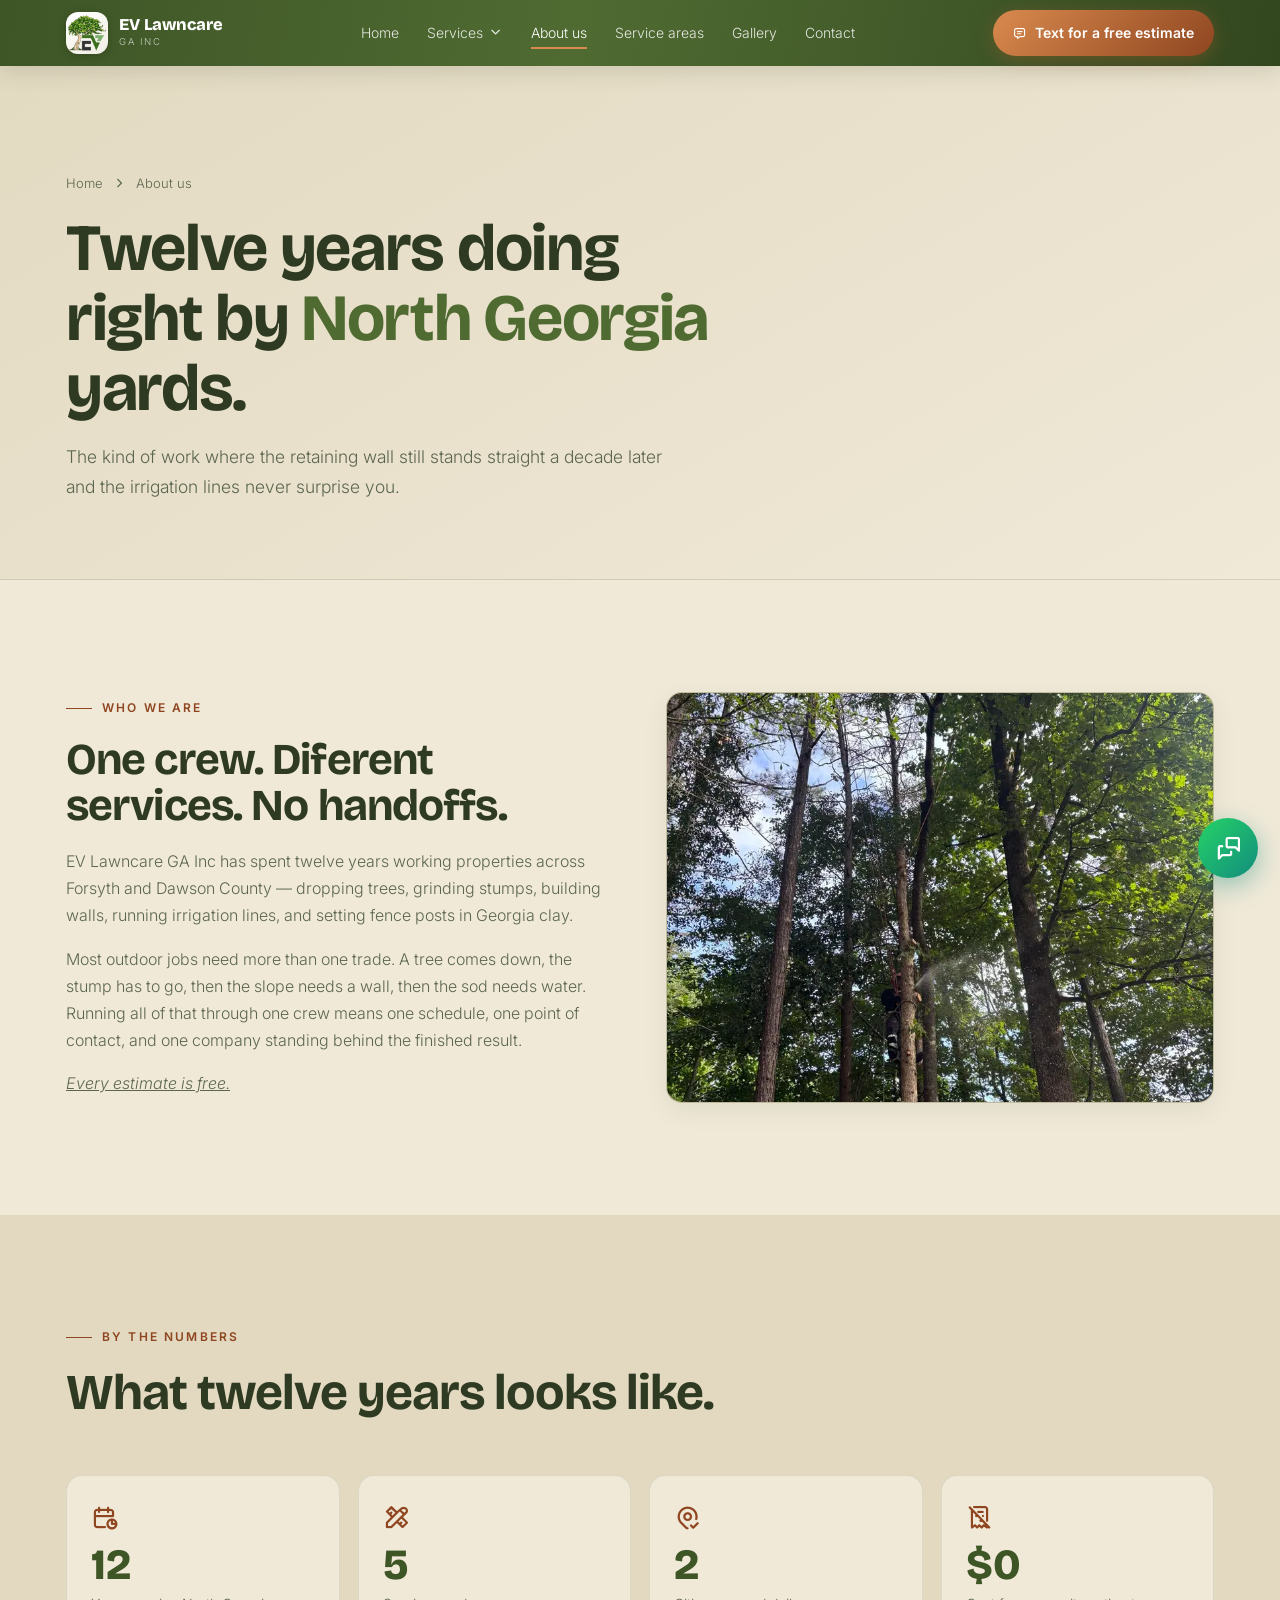
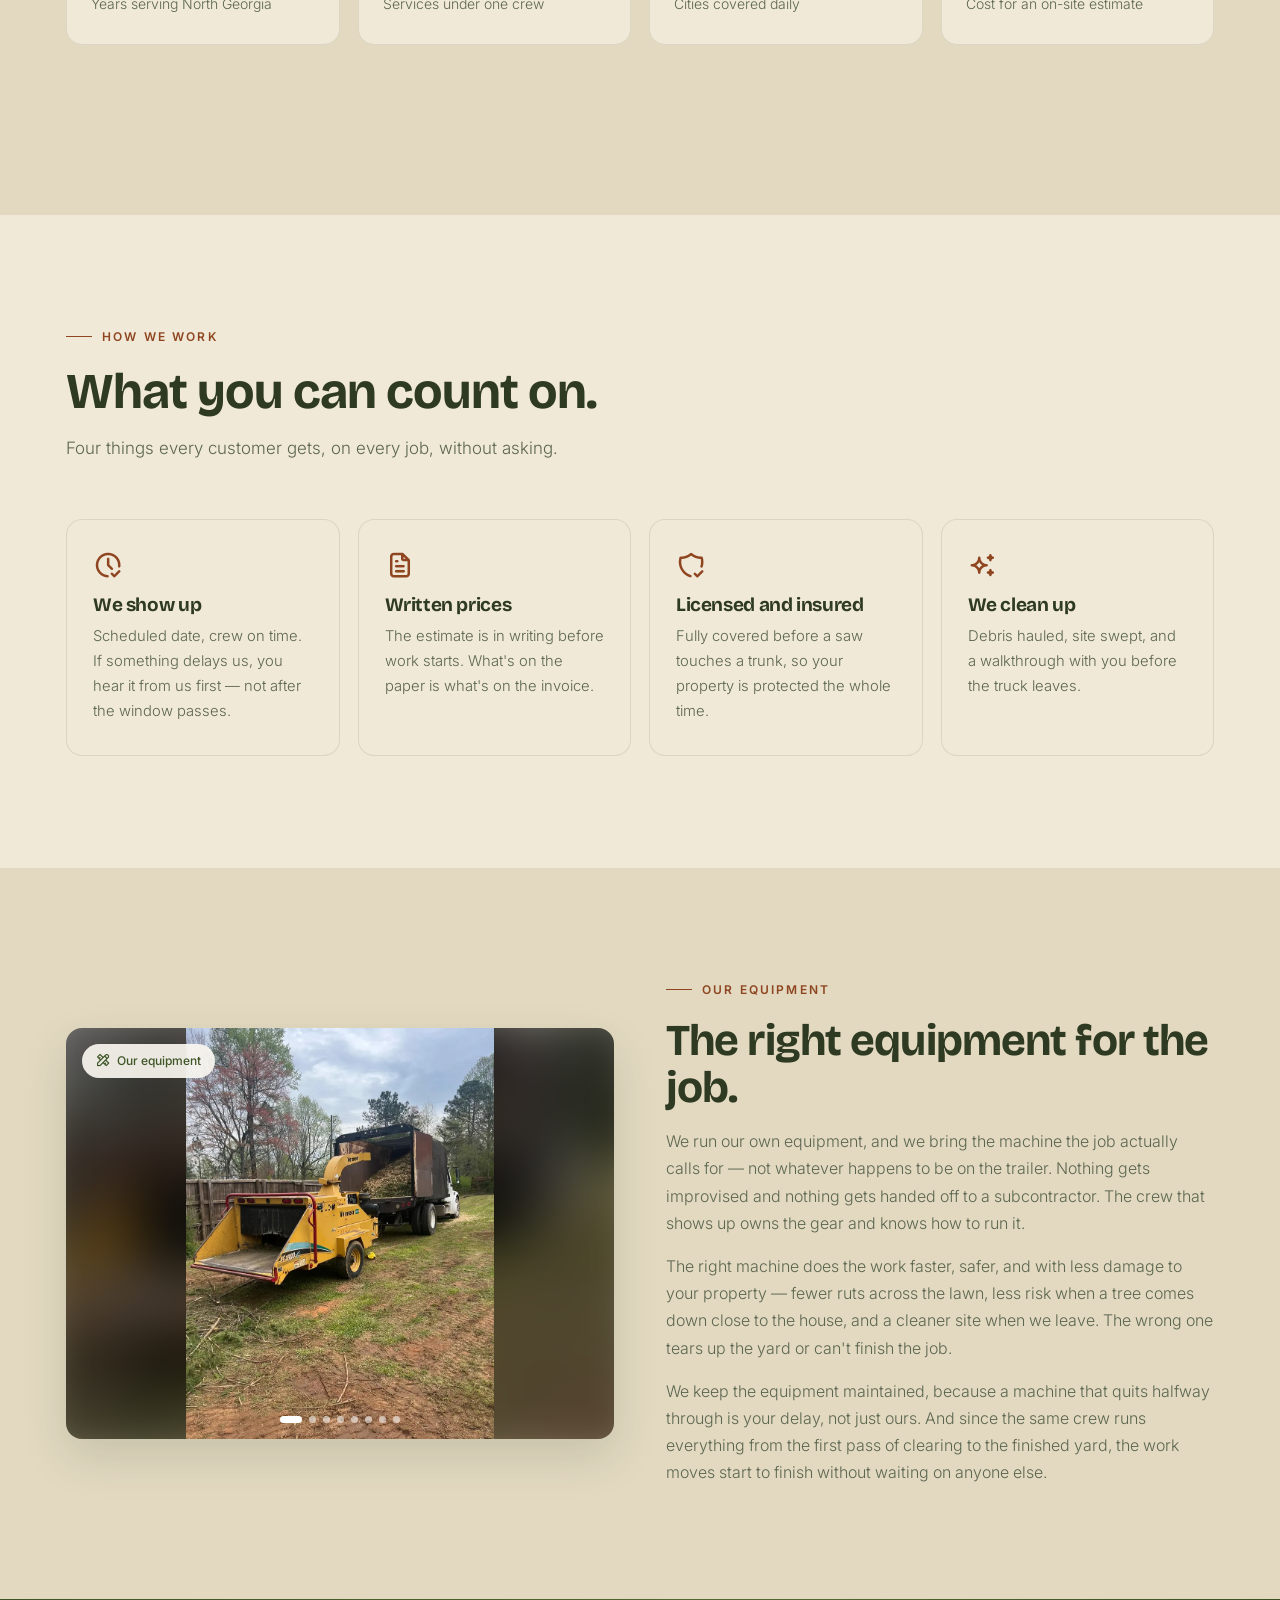
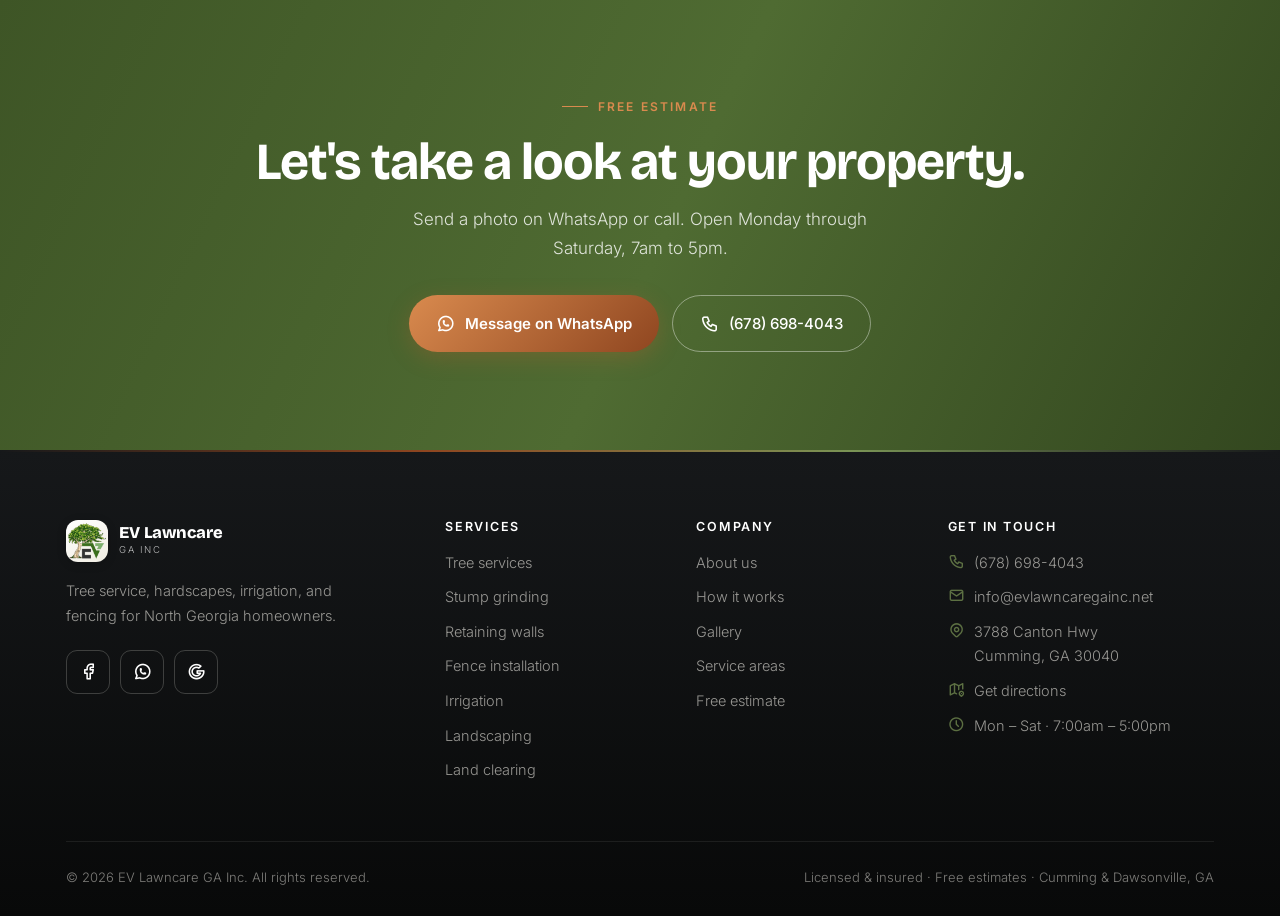
==== commit 7ee9b7be: "SEO listo para produccion + dominio en una sola variable - Dominio: saco evlawncaregainc.net del cod" ====
--- a/about.html
+++ b/about.html
@@ -6,27 +6,27 @@
 <link rel="icon" type="image/png" sizes="32x32" href="assets/img/favicon-32.png">
 <link rel="icon" type="image/png" sizes="16x16" href="assets/img/favicon-16.png">
 <link rel="apple-touch-icon" href="assets/img/apple-touch-icon.png">
-<title>About EV Lawncare GA Inc — 12 Years Serving Cumming &amp; Dawsonville</title>
-<meta name="description" content="Twelve years of tree service, hardscapes, irrigation, and fencing across Forsyth and Dawson County, Georgia.">
+<title>About EV Lawncare — Serving Cumming &amp; Dawsonville, GA</title>
+<meta name="description" content="Meet EV Lawncare GA Inc — twelve years of insured tree service, hardscapes, irrigation, and fencing for homeowners in Cumming, Dawsonville, and across North Georgia.">
 <link rel="preconnect" href="https://fonts.googleapis.com">
 <link rel="preconnect" href="https://fonts.gstatic.com" crossorigin>
 <link href="https://fonts.googleapis.com/css2?family=Bricolage+Grotesque:opsz,wght@12..96,400;12..96,500;12..96,700;12..96,800&family=Inter:wght@300;400;500;600&display=swap" rel="stylesheet">
 <link rel="stylesheet" href="assets/styles.css">
 <!-- SEO -->
-<link rel="canonical" href="https://evlawncaregainc.net/about.html">
+<link rel="canonical" href="https://d-byte-56.github.io/Lawn-Services/about.html">
 <meta property="og:site_name" content="EV Lawncare GA Inc">
 <meta property="og:type" content="website">
 <meta property="og:title" content="About EV Lawncare GA Inc — 12 Years Serving Cumming &amp; Dawsonville">
-<meta property="og:description" content="Twelve years of tree service, hardscapes, irrigation, and fencing across Forsyth and Dawson County, Georgia. Licensed, insured, one crew.">
-<meta property="og:url" content="https://evlawncaregainc.net/about.html">
-<meta property="og:image" content="https://evlawncaregainc.net/assets/img/og/og-about.jpg">
+<meta property="og:description" content="Twelve years of insured tree service, hardscapes, irrigation, and fencing for homeowners in Cumming, Dawsonville, and across North Georgia. One crew.">
+<meta property="og:url" content="https://d-byte-56.github.io/Lawn-Services/about.html">
+<meta property="og:image" content="https://d-byte-56.github.io/Lawn-Services/assets/img/og/og-about.jpg">
 <meta property="og:image:width" content="1200">
 <meta property="og:image:height" content="630">
 <meta property="og:locale" content="en_US">
 <meta name="twitter:card" content="summary_large_image">
 <meta name="twitter:title" content="About EV Lawncare GA Inc — 12 Years Serving Cumming &amp; Dawsonville">
-<meta name="twitter:description" content="Twelve years of tree service, hardscapes, irrigation, and fencing across Forsyth and Dawson County, Georgia. Licensed, insured, one crew.">
-<meta name="twitter:image" content="https://evlawncaregainc.net/assets/img/og/og-about.jpg">
+<meta name="twitter:description" content="Twelve years of insured tree service, hardscapes, irrigation, and fencing for homeowners in Cumming, Dawsonville, and across North Georgia. One crew.">
+<meta name="twitter:image" content="https://d-byte-56.github.io/Lawn-Services/assets/img/og/og-about.jpg">
 <script type="application/ld+json">
 {
  "@context": "https://schema.org",
@@ -36,10 +36,10 @@
     "LocalBusiness",
     "HomeAndConstructionBusiness"
    ],
-   "@id": "https://evlawncaregainc.net/#business",
+   "@id": "https://d-byte-56.github.io/Lawn-Services/#business",
    "name": "EV Lawncare GA Inc",
-   "url": "https://evlawncaregainc.net/",
-   "image": "https://evlawncaregainc.net/assets/img/og/og-about.jpg",
+   "url": "https://d-byte-56.github.io/Lawn-Services/",
+   "image": "https://d-byte-56.github.io/Lawn-Services/assets/img/og/og-about.jpg",
    "telephone": "+1-678-698-4043",
    "email": "info@evlawncaregainc.net",
    "address": {
@@ -142,13 +142,13 @@
      "@type": "ListItem",
      "position": 1,
      "name": "Home",
-     "item": "https://evlawncaregainc.net/"
+     "item": "https://d-byte-56.github.io/Lawn-Services/"
     },
     {
      "@type": "ListItem",
      "position": 2,
      "name": "About us",
-     "item": "https://evlawncaregainc.net/about.html"
+     "item": "https://d-byte-56.github.io/Lawn-Services/about.html"
     }
    ]
   }
@@ -186,7 +186,7 @@
       <a href="gallery.html">Gallery</a>
       <a href="contact.html">Contact</a>
     </div>
-    <a href="sms:6786984043" class="nav-cta"><i class="ti ti-message"></i> Text for a free estimate</a>
+    <a href="sms:6786984043" class="nav-cta"><i class="ti ti-message"></i> <span class="cta-lg">Text for a free estimate</span><span class="cta-sm">Free estimate</span></a>
     <button class="nav-toggle" aria-label="Open menu" aria-expanded="false"><i class="ti ti-menu-2"></i></button>
   </div>
 </nav>
@@ -194,7 +194,7 @@
 <header class="pagehead">
   <div class="wrap">
     <div class="crumbs"><a href="index.html">Home</a> <i class="ti ti-chevron-right"></i> About us</div>
-    <h1>Twelve years of <em>doing the job the right way</em>.</h1>
+    <h1>Twelve years doing right by <em>North Georgia</em> yards.</h1>
     <p>The kind of work where the retaining wall still stands straight a decade later and the irrigation lines never surprise you.</p>
   </div>
 </header>
--- a/assets/styles.css
+++ b/assets/styles.css
@@ -59,11 +59,19 @@
 .nav-links a:hover::after{width:100%}
 .nav-cta{
   display:inline-flex;align-items:center;gap:8px;font-size:14px;font-weight:600;color:#fff;
+  white-space:nowrap;
   background:linear-gradient(135deg,var(--clay-light),var(--clay));
   padding:11px 20px;border-radius:100px;transition:transform .25s,box-shadow .25s;
   box-shadow:0 4px 18px rgba(181,96,47,.34);
 }
 .nav-cta:hover{transform:translateY(-2px);box-shadow:0 8px 26px rgba(181,96,47,.5)}
+/* Etiqueta corta del CTA en teléfono (el texto largo se infla en pantallas chicas) */
+.nav-cta .cta-sm{display:none}
+@media(max-width:600px){
+  .nav-cta{font-size:13px;padding:9px 15px;gap:6px}
+  .nav-cta .cta-lg{display:none}
+  .nav-cta .cta-sm{display:inline}
+}
 .nav-toggle{display:none;width:44px;height:44px;background:none;border:none;color:#fff;font-size:26px;cursor:pointer;margin-right:-8px;align-items:center;justify-content:center}
 
 /* VIDEO HERO */
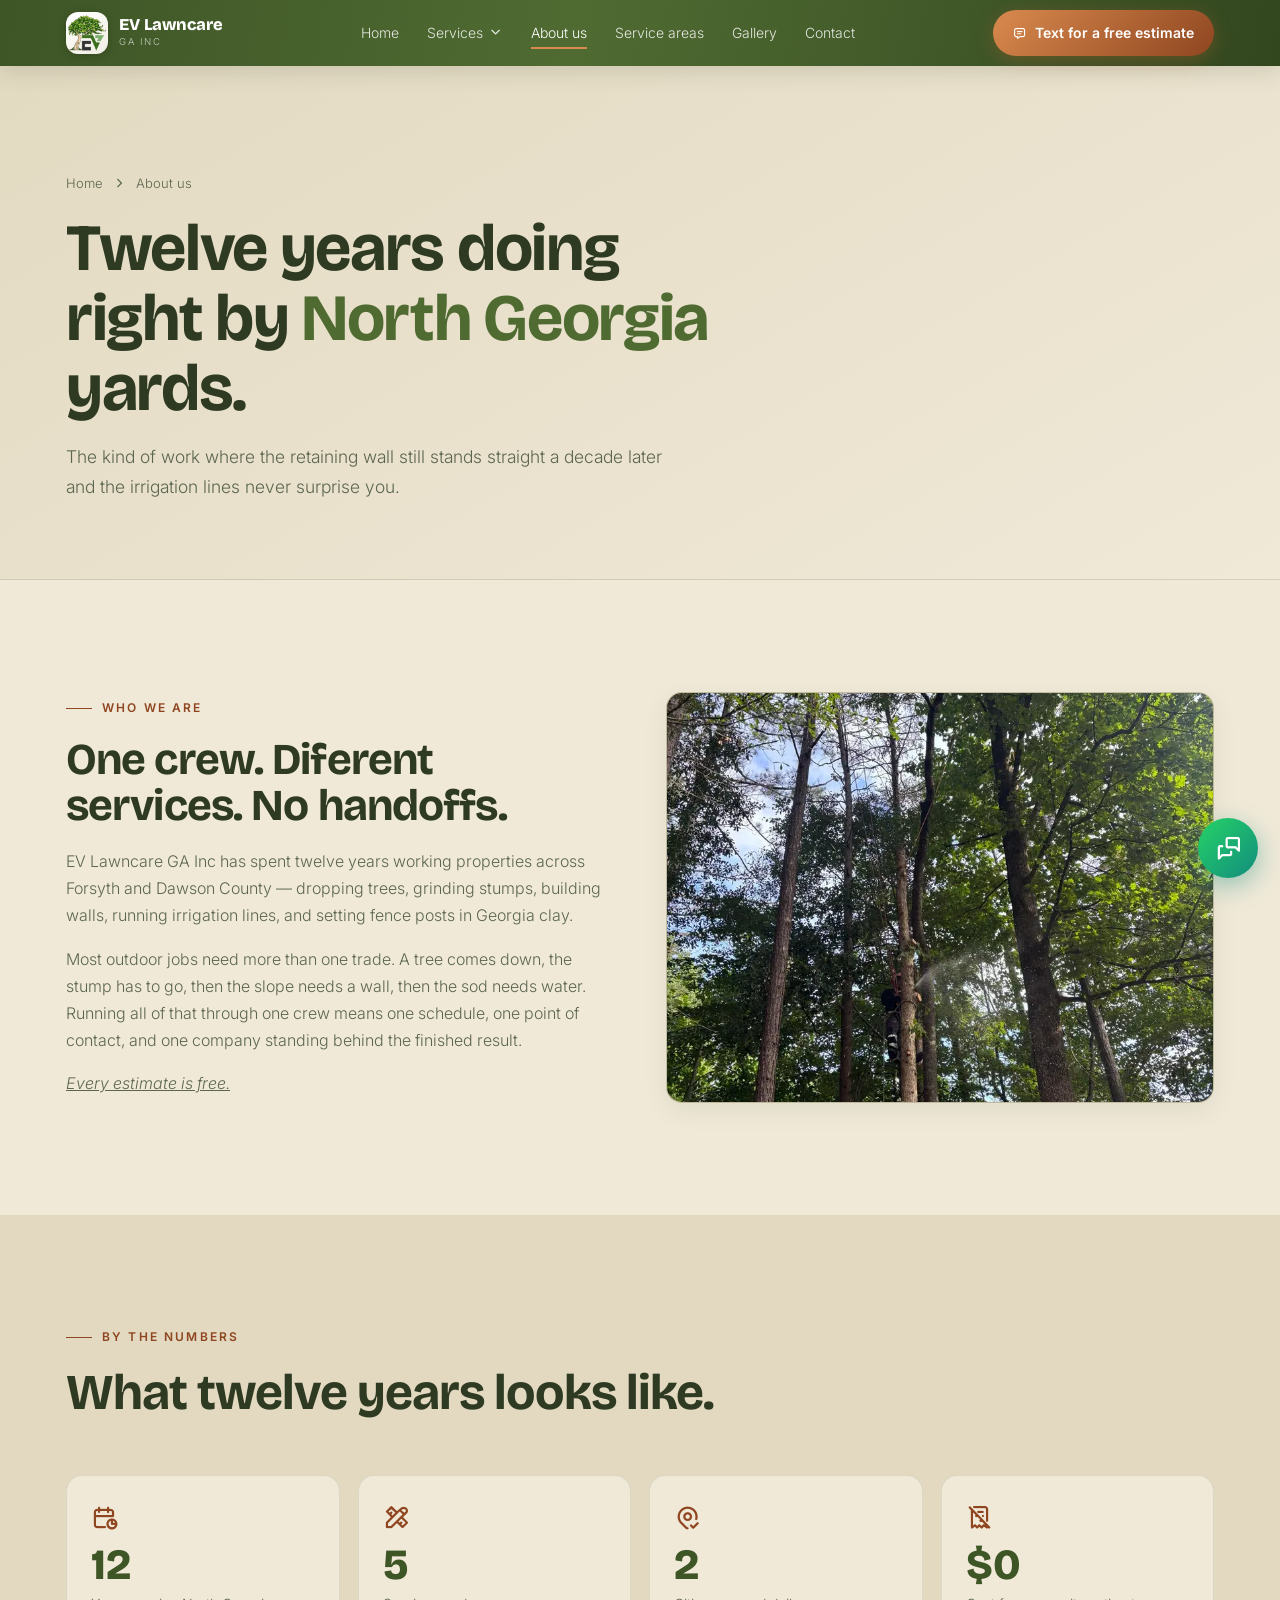
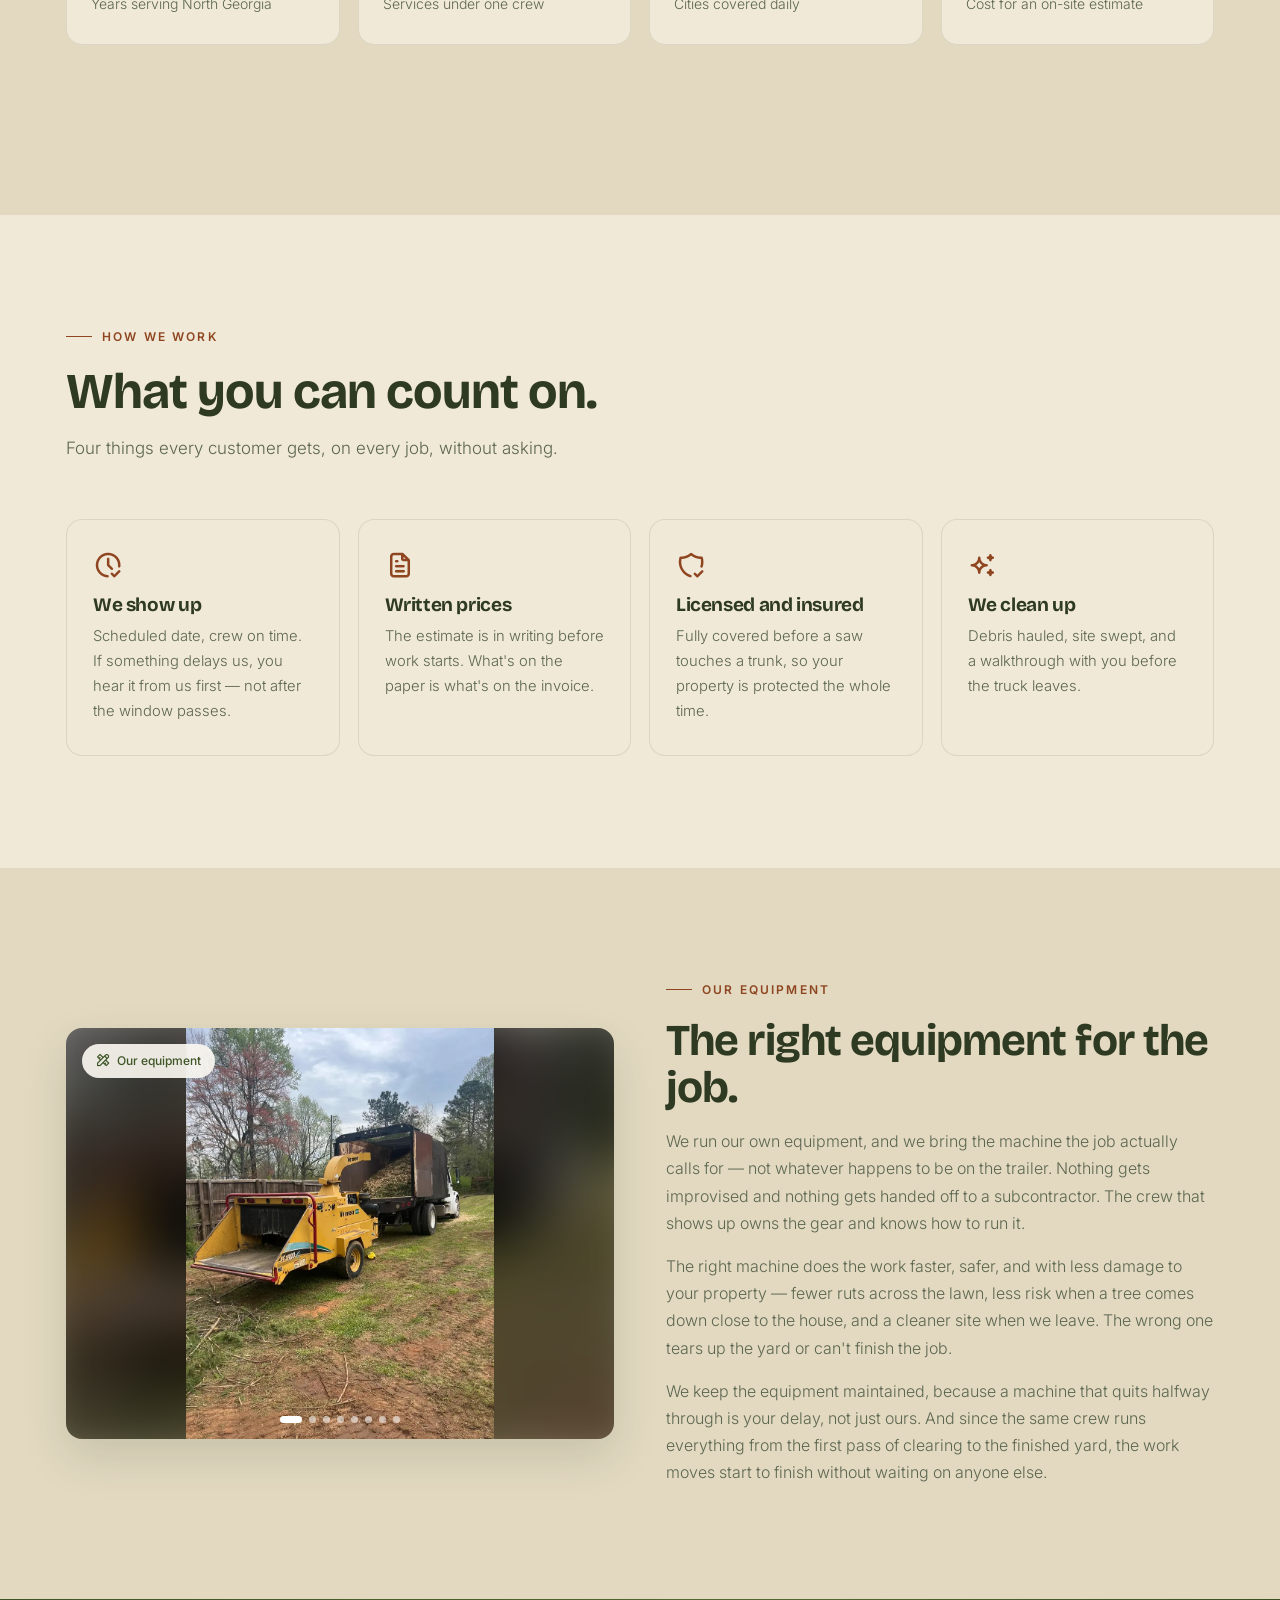
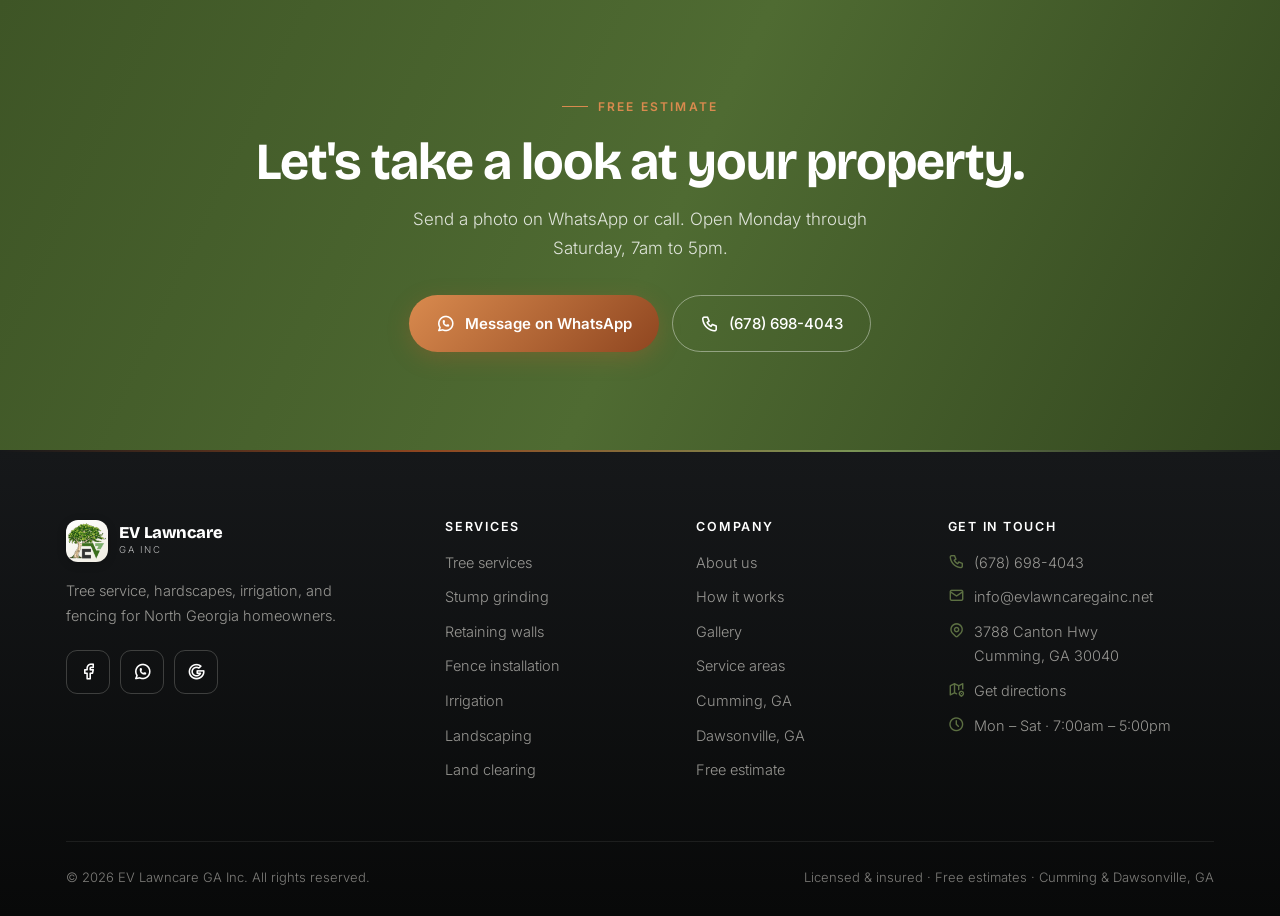
==== commit 22ac6af6: "Paginas nuevas: cumming-ga.html y dawsonville-ga.html (SEO local por ciudad) Sin hardscaping (el neg" ====
--- a/about.html
+++ b/about.html
@@ -13,20 +13,20 @@
 <link href="https://fonts.googleapis.com/css2?family=Bricolage+Grotesque:opsz,wght@12..96,400;12..96,500;12..96,700;12..96,800&family=Inter:wght@300;400;500;600&display=swap" rel="stylesheet">
 <link rel="stylesheet" href="assets/styles.css">
 <!-- SEO -->
-<link rel="canonical" href="https://d-byte-56.github.io/Lawn-Services/about.html">
+<link rel="canonical" href="https://evlawncaregainc.net/about.html">
 <meta property="og:site_name" content="EV Lawncare GA Inc">
 <meta property="og:type" content="website">
 <meta property="og:title" content="About EV Lawncare GA Inc — 12 Years Serving Cumming &amp; Dawsonville">
 <meta property="og:description" content="Twelve years of insured tree service, hardscapes, irrigation, and fencing for homeowners in Cumming, Dawsonville, and across North Georgia. One crew.">
-<meta property="og:url" content="https://d-byte-56.github.io/Lawn-Services/about.html">
-<meta property="og:image" content="https://d-byte-56.github.io/Lawn-Services/assets/img/og/og-about.jpg">
+<meta property="og:url" content="https://evlawncaregainc.net/about.html">
+<meta property="og:image" content="https://evlawncaregainc.net/assets/img/og/og-about.jpg">
 <meta property="og:image:width" content="1200">
 <meta property="og:image:height" content="630">
 <meta property="og:locale" content="en_US">
 <meta name="twitter:card" content="summary_large_image">
 <meta name="twitter:title" content="About EV Lawncare GA Inc — 12 Years Serving Cumming &amp; Dawsonville">
 <meta name="twitter:description" content="Twelve years of insured tree service, hardscapes, irrigation, and fencing for homeowners in Cumming, Dawsonville, and across North Georgia. One crew.">
-<meta name="twitter:image" content="https://d-byte-56.github.io/Lawn-Services/assets/img/og/og-about.jpg">
+<meta name="twitter:image" content="https://evlawncaregainc.net/assets/img/og/og-about.jpg">
 <script type="application/ld+json">
 {
  "@context": "https://schema.org",
@@ -36,10 +36,10 @@
     "LocalBusiness",
     "HomeAndConstructionBusiness"
    ],
-   "@id": "https://d-byte-56.github.io/Lawn-Services/#business",
+   "@id": "https://evlawncaregainc.net/#business",
    "name": "EV Lawncare GA Inc",
-   "url": "https://d-byte-56.github.io/Lawn-Services/",
-   "image": "https://d-byte-56.github.io/Lawn-Services/assets/img/og/og-about.jpg",
+   "url": "https://evlawncaregainc.net/",
+   "image": "https://evlawncaregainc.net/assets/img/og/og-about.jpg",
    "telephone": "+1-678-698-4043",
    "email": "info@evlawncaregainc.net",
    "address": {
@@ -142,13 +142,13 @@
      "@type": "ListItem",
      "position": 1,
      "name": "Home",
-     "item": "https://d-byte-56.github.io/Lawn-Services/"
+     "item": "https://evlawncaregainc.net/"
     },
     {
      "@type": "ListItem",
      "position": 2,
      "name": "About us",
-     "item": "https://d-byte-56.github.io/Lawn-Services/about.html"
+     "item": "https://evlawncaregainc.net/about.html"
     }
    ]
   }
@@ -358,6 +358,8 @@
           <li><a href="index.html#process">How it works</a></li>
           <li><a href="gallery.html">Gallery</a></li>
           <li><a href="index.html#areas">Service areas</a></li>
+          <li><a href="cumming-ga.html">Cumming, GA</a></li>
+          <li><a href="dawsonville-ga.html">Dawsonville, GA</a></li>
           <li><a href="contact.html">Free estimate</a></li>
         </ul>
       </div>
